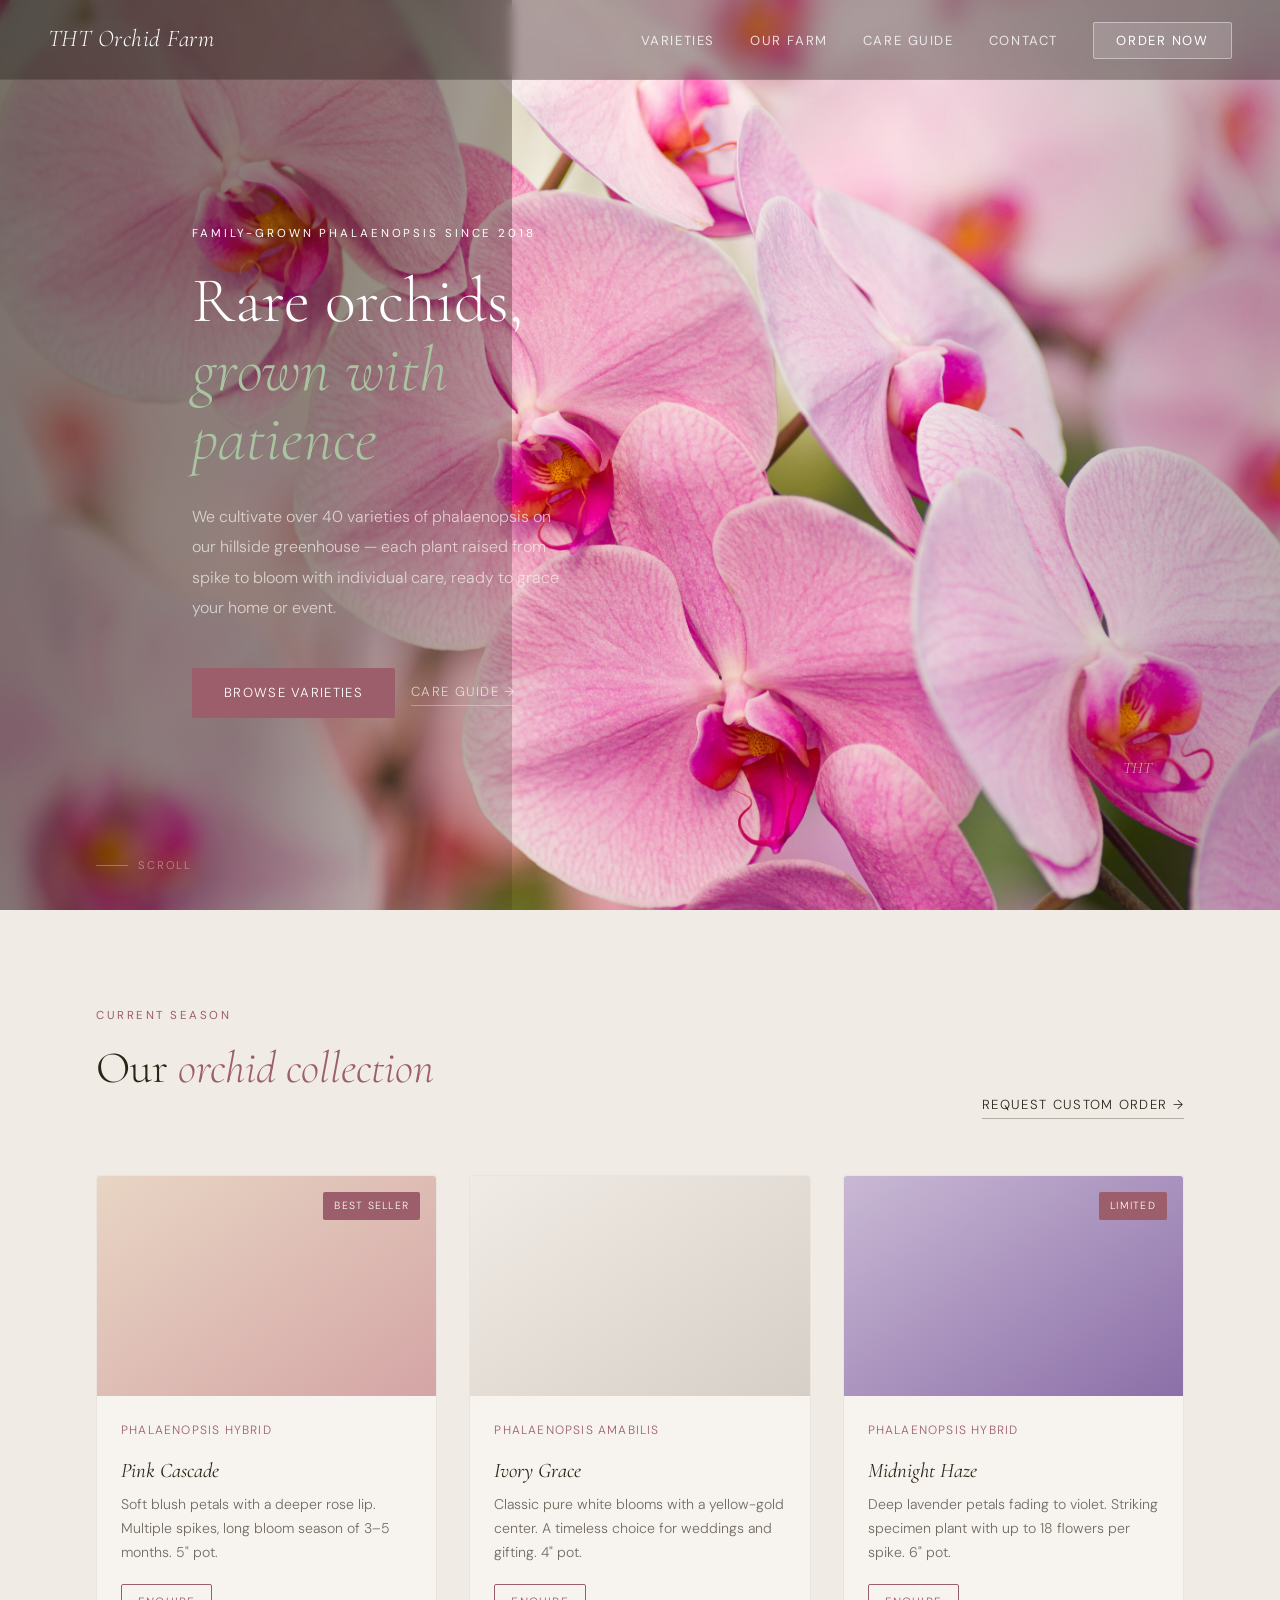
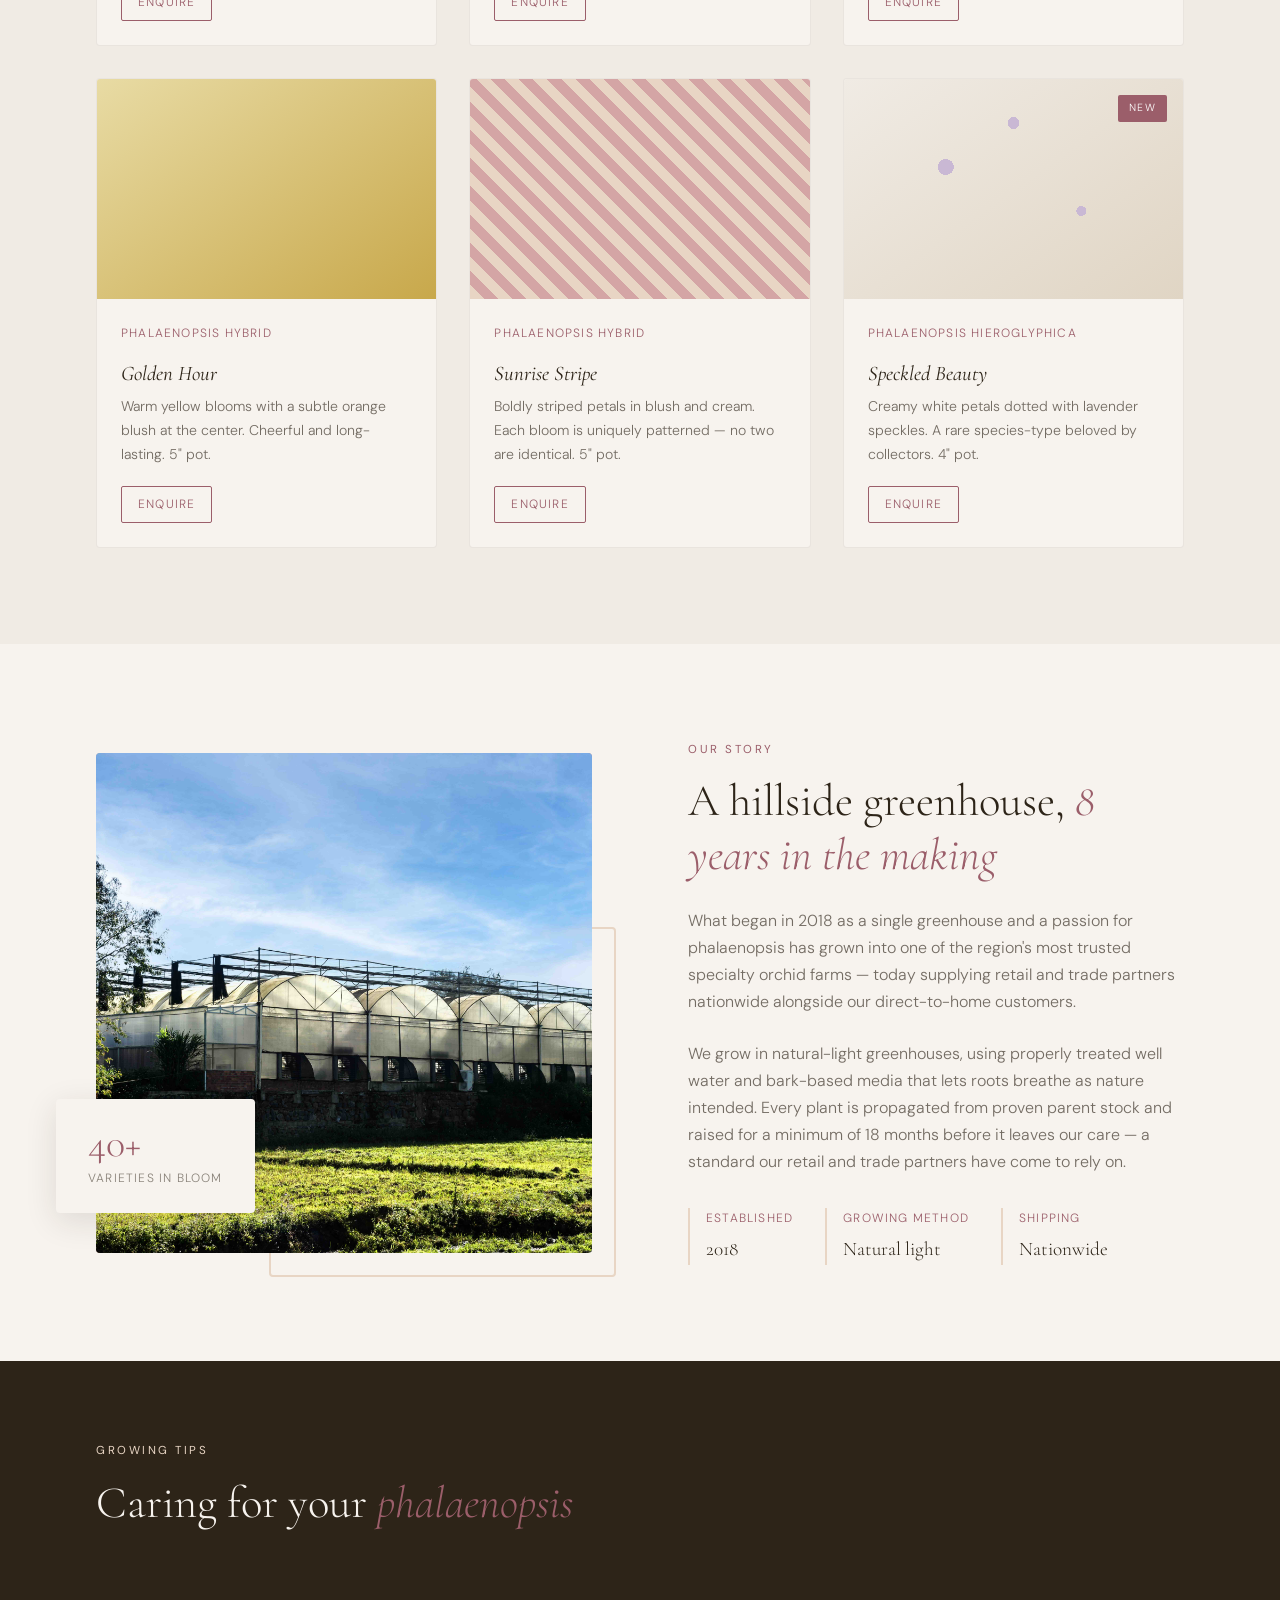
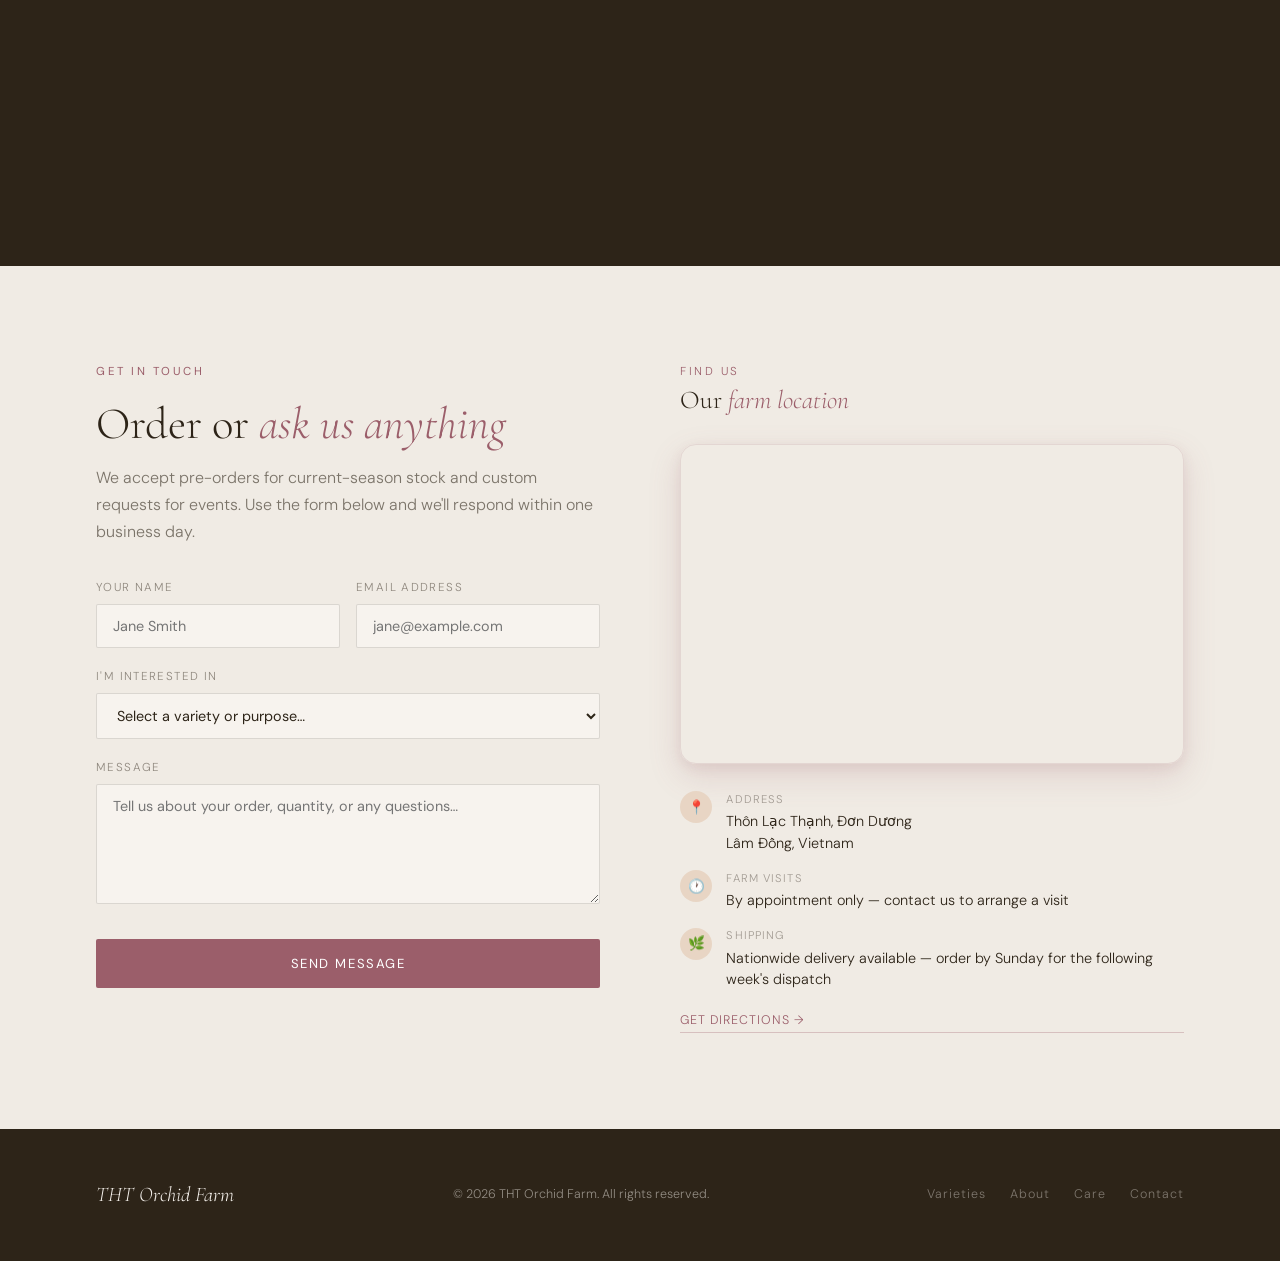
==== index.html @ aca077fc "Initial commit — THT Orchid Farm website" ====
<!DOCTYPE html>
<html lang="en">
<head>
  <meta charset="UTF-8"/>
  <meta name="viewport" content="width=device-width, initial-scale=1.0"/>
  <title>THT Orchid Farm</title>
  <link rel="preconnect" href="https://fonts.googleapis.com"/>
  <link href="https://fonts.googleapis.com/css2?family=Cormorant+Garamond:ital,wght@0,300;0,400;0,600;1,300;1,400&family=DM+Sans:wght@300;400;500&display=swap" rel="stylesheet"/>
  <link rel="stylesheet" href="styles.css"/>
</head>
<body>

<!-- ── Navigation ── -->
<nav id="nav">
  <a href="#" class="nav-logo">THT Orchid Farm</a>

  <!-- Desktop links -->
  <ul class="nav-links">
    <li><a href="#varieties">Varieties</a></li>
    <li><a href="#about">Our Farm</a></li>
    <li><a href="#care">Care Guide</a></li>
    <li><a href="#contact">Contact</a></li>
    <li><a href="#contact" class="nav-cta">Order Now</a></li>
  </ul>

  <!-- Hamburger (mobile only) -->
  <button class="hamburger" id="hamburger" aria-label="Open menu" aria-expanded="false">
    <span></span>
    <span></span>
    <span></span>
  </button>
</nav>

<!-- ── Mobile full-screen menu ── -->
<div class="mobile-menu" id="mobileMenu" aria-hidden="true">
  <a href="#varieties" class="mobile-link">Varieties</a>
  <div class="mobile-divider"></div>
  <a href="#about" class="mobile-link">Our Farm</a>
  <div class="mobile-divider"></div>
  <a href="#care" class="mobile-link">Care Guide</a>
  <div class="mobile-divider"></div>
  <a href="#contact" class="mobile-link">Contact</a>
  <a href="#contact" class="mobile-link mobile-cta">Order Now</a>
</div>

<!-- ── Hero ── -->
<section id="hero">
  <div class="hero-bg">
    <img src="images/Queen.jpg" alt="Pink Queen phalaenopsis orchid in bloom"/>
  </div>
  <div class="hero-text-overlay"></div>
  <div class="hero-right-vignette"></div>

  <div class="hero-text fade-up">
    <p class="hero-eyebrow">Family-grown phalaenopsis since 2018</p>
    <h1 class="hero-title">
      Rare orchids,<br><em>grown with patience</em>
    </h1>
    <p class="hero-desc">
      We cultivate over 40 varieties of phalaenopsis on our hillside greenhouse — each plant raised from spike to bloom with individual care, ready to grace your home or event.
    </p>
    <div class="hero-actions">
      <a href="#varieties" class="btn-primary">Browse Varieties</a>
      <a href="#care" class="btn-ghost">Care Guide →</a>
    </div>
  </div>

  <div class="hero-image-col">
    <div class="orchid-label">THT</div>
  </div>

  <div class="scroll-hint">
    <div class="scroll-hint-line"></div>
    Scroll
  </div>
</section>

<!-- ── Varieties ── -->
<section id="varieties">
  <div class="varieties-header fade-up">
    <div>
      <p class="section-eyebrow">Current season</p>
      <h2 class="section-title">Our <em>orchid collection</em></h2>
    </div>
    <a href="#contact" class="btn-ghost" style="color:var(--bark);border-color:rgba(45,36,24,0.3)">Request custom order →</a>
  </div>
  <div class="varieties-grid">
    <div class="variety-card fade-up">
      <div class="card-image"><div class="card-image-fill fill-blush"></div><span class="card-badge">Best seller</span></div>
      <div class="card-body">
        <p class="card-variety">Phalaenopsis hybrid</p>
        <h3 class="card-name">Pink Cascade</h3>
        <p class="card-desc">Soft blush petals with a deeper rose lip. Multiple spikes, long bloom season of 3–5 months. 5" pot.</p>
        <div class="card-footer"><a href="#contact" class="card-btn">Enquire</a></div>
      </div>
    </div>
    <div class="variety-card fade-up">
      <div class="card-image"><div class="card-image-fill fill-white"></div></div>
      <div class="card-body">
        <p class="card-variety">Phalaenopsis amabilis</p>
        <h3 class="card-name">Ivory Grace</h3>
        <p class="card-desc">Classic pure white blooms with a yellow-gold center. A timeless choice for weddings and gifting. 4" pot.</p>
        <div class="card-footer"><a href="#contact" class="card-btn">Enquire</a></div>
      </div>
    </div>
    <div class="variety-card fade-up">
      <div class="card-image"><div class="card-image-fill fill-purple"></div><span class="card-badge">Limited</span></div>
      <div class="card-body">
        <p class="card-variety">Phalaenopsis hybrid</p>
        <h3 class="card-name">Midnight Haze</h3>
        <p class="card-desc">Deep lavender petals fading to violet. Striking specimen plant with up to 18 flowers per spike. 6" pot.</p>
        <div class="card-footer"><a href="#contact" class="card-btn">Enquire</a></div>
      </div>
    </div>
    <div class="variety-card fade-up">
      <div class="card-image"><div class="card-image-fill fill-yellow"></div></div>
      <div class="card-body">
        <p class="card-variety">Phalaenopsis hybrid</p>
        <h3 class="card-name">Golden Hour</h3>
        <p class="card-desc">Warm yellow blooms with a subtle orange blush at the center. Cheerful and long-lasting. 5" pot.</p>
        <div class="card-footer"><a href="#contact" class="card-btn">Enquire</a></div>
      </div>
    </div>
    <div class="variety-card fade-up">
      <div class="card-image"><div class="card-image-fill fill-striped"></div></div>
      <div class="card-body">
        <p class="card-variety">Phalaenopsis hybrid</p>
        <h3 class="card-name">Sunrise Stripe</h3>
        <p class="card-desc">Boldly striped petals in blush and cream. Each bloom is uniquely patterned — no two are identical. 5" pot.</p>
        <div class="card-footer"><a href="#contact" class="card-btn">Enquire</a></div>
      </div>
    </div>
    <div class="variety-card fade-up">
      <div class="card-image"><div class="card-image-fill fill-spotted"></div><span class="card-badge">New</span></div>
      <div class="card-body">
        <p class="card-variety">Phalaenopsis hieroglyphica</p>
        <h3 class="card-name">Speckled Beauty</h3>
        <p class="card-desc">Creamy white petals dotted with lavender speckles. A rare species-type beloved by collectors. 4" pot.</p>
        <div class="card-footer"><a href="#contact" class="card-btn">Enquire</a></div>
      </div>
    </div>
  </div>
</section>

<!-- ── About ── -->
<section id="about">
  <div class="about-image-wrap fade-up">
    <div class="about-img-block">
      <img src="images/Farm.jpg" alt="Our greenhouse" style="width:100%;height:100%;object-fit:cover;border-radius:4px">
    </div>
    <div class="about-stat">
      <div class="stat-number">40+</div>
      <div class="stat-label">Varieties in bloom</div>
    </div>
  </div>
  <div class="about-text fade-up">
    <p class="section-eyebrow">Our story</p>
    <h2 class="section-title">A hillside greenhouse, <em>8 years in the making</em></h2>
    <p class="about-body">
      What began in 2018 as a single greenhouse and a passion for phalaenopsis has grown into one of the region's most trusted specialty orchid farms — today supplying retail and trade partners nationwide alongside our direct-to-home customers.
    </p>
    <p class="about-body">
      We grow in natural-light greenhouses, using properly treated well water and bark-based media that lets roots breathe as nature intended. Every plant is propagated from proven parent stock and raised for a minimum of 18 months before it leaves our care — a standard our retail and trade partners have come to rely on.
    </p>
    <div class="about-highlights">
      <div class="highlight"><div class="highlight-title">Established</div><div class="highlight-value">2018</div></div>
      <div class="highlight"><div class="highlight-title">Growing method</div><div class="highlight-value">Natural light</div></div>
      <div class="highlight"><div class="highlight-title">Shipping</div><div class="highlight-value">Nationwide</div></div>
    </div>
  </div>
</section>

<!-- ── Care Guide ── -->
<section id="care">
  <p class="section-eyebrow">Growing tips</p>
  <h2 class="section-title">Caring for your <em>phalaenopsis</em></h2>
  <div class="care-grid">
    <div class="care-item fade-up">
      <div class="care-icon">☀</div>
      <h3 class="care-item-title">Light</h3>
      <p class="care-item-desc">Bright, indirect light near an east-facing window. Avoid harsh afternoon direct sun, which scorches leaves.</p>
    </div>
    <div class="care-item fade-up">
      <div class="care-icon">💧</div>
      <h3 class="care-item-title">Watering</h3>
      <p class="care-item-desc">Water thoroughly every 7–10 days. Allow roots to dry slightly between waterings. Never let the plant sit in standing water.</p>
    </div>
    <div class="care-item fade-up">
      <div class="care-icon">🌡</div>
      <h3 class="care-item-title">Temperature</h3>
      <p class="care-item-desc">Ideal range is 18–28 °C. A 5–8 °C drop at night for 4 weeks in autumn encourages new flower spikes.</p>
    </div>
    <div class="care-item fade-up">
      <div class="care-icon">🌿</div>
      <h3 class="care-item-title">Feeding</h3>
      <p class="care-item-desc">Use a balanced orchid fertiliser at quarter-strength every second watering during active growth. Reduce in winter.</p>
    </div>
  </div>
</section>

<!-- ── Contact ── -->
<section id="contact">
  <div class="contact-grid fade-up">
    <div>
      <div class="contact-header">
        <p class="section-eyebrow">Get in touch</p>
        <h2 class="section-title">Order or <em>ask us anything</em></h2>
        <p class="contact-intro">We accept pre-orders for current-season stock and custom requests for events. Use the form below and we'll respond within one business day.</p>
      </div>
      <form class="contact-form" onsubmit="handleSubmit(event)">
        <div class="form-row">
          <div class="form-group">
            <label for="name">Your name</label>
            <input type="text" id="name" name="name" placeholder="Jane Smith" required/>
          </div>
          <div class="form-group">
            <label for="email">Email address</label>
            <input type="email" id="email" name="email" placeholder="jane@example.com" required/>
          </div>
        </div>
        <div class="form-group">
          <label for="interest">I'm interested in</label>
          <select id="interest" name="interest">
            <option value="">Select a variety or purpose…</option>
            <option>Pink Cascade</option>
            <option>Ivory Grace</option>
            <option>Midnight Haze</option>
            <option>Golden Hour</option>
            <option>Sunrise Stripe</option>
            <option>Speckled Beauty</option>
            <option>Wedding / event order</option>
            <option>Wholesale enquiry</option>
            <option>General question</option>
          </select>
        </div>
        <div class="form-group">
          <label for="message">Message</label>
          <textarea id="message" name="message" placeholder="Tell us about your order, quantity, or any questions…"></textarea>
        </div>
        <button type="submit" class="form-submit">Send Message</button>
      </form>
    </div>
    <div class="map-panel">
      <div>
        <p class="map-eyebrow">Find us</p>
        <h2 class="map-title">Our <em>farm location</em></h2>
      </div>
      <div class="map-frame">
        <iframe
          src="https://www.google.com/maps/embed?pb=!1m18!1m12!1m3!1d3906.715437005614!2d108.43386467692076!3d11.714555888497113!2m3!1f0!2f0!3f0!3m2!1i1024!2i768!4f13.1!3m3!1m2!1s0x317139ad03a9c611%3A0x3d310cb5cbf9f7ec!2sTHT%20FARM%20JSC!5e0!3m2!1sen!2sus!4v1776192802085!5m2!1sen!2sus"
          allowfullscreen loading="lazy"
          referrerpolicy="no-referrer-when-downgrade"
          title="THT Orchid Farm location map">
        </iframe>
      </div>
      <div class="map-details">
        <div class="map-detail-row">
          <div class="map-detail-icon">📍</div>
          <div>
            <div class="map-detail-label">Address</div>
            <div class="map-detail-value">Thôn Lạc Thạnh, Đơn Dương<br/>Lâm Đồng, Vietnam</div>
          </div>
        </div>
        <div class="map-detail-row">
          <div class="map-detail-icon">🕐</div>
          <div>
            <div class="map-detail-label">Farm visits</div>
            <div class="map-detail-value">By appointment only — contact us to arrange a visit</div>
          </div>
        </div>
        <div class="map-detail-row">
          <div class="map-detail-icon">🌿</div>
          <div>
            <div class="map-detail-label">Shipping</div>
            <div class="map-detail-value">Nationwide delivery available — order by Sunday for the following week's dispatch</div>
          </div>
        </div>
        <a class="map-directions"
           href="https://www.google.com/maps/search/?api=1&query=Thôn+Lạc+Thạnh,+Đơn+Dương,+Lâm+Đồng,+Vietnam"
           target="_blank" rel="noopener">Get directions →</a>
      </div>
    </div>
  </div>
</section>

<!-- ── Footer ── -->
<footer>
  <div class="footer-logo">THT Orchid Farm</div>
  <p class="footer-copy">© 2026 THT Orchid Farm. All rights reserved.</p>
  <div class="footer-links">
    <a href="#varieties">Varieties</a>
    <a href="#about">About</a>
    <a href="#care">Care</a>
    <a href="#contact">Contact</a>
  </div>
</footer>

<script src="main.js"></script>
</body>
</html>
---- styles.css ----
*, *::before, *::after { box-sizing: border-box; margin: 0; padding: 0; }

:root {
  --cream:   #f7f3ee;
  --petal:   #e8d5c4;
  --blush:   #d4a5a5;
  --rose:    #9b5e6a;
  --leaf:    #4a6741;
  --bark:    #2d2418;
  --mist:    #f0ebe4;
  --font-display: 'Cormorant Garamond', Georgia, serif;
  --font-body:    'DM Sans', sans-serif;
}

html { scroll-behavior: smooth; }
body {
  background: var(--cream);
  color: var(--bark);
  font-family: var(--font-body);
  font-size: 16px;
  line-height: 1.7;
  font-weight: 300;
}

/* ── Nav ── */
nav {
  position: fixed; top: 0; left: 0; right: 0; z-index: 200;
  display: flex; align-items: center; justify-content: space-between;
  padding: 1.2rem 3rem;
  background: rgba(20,12,8,0.35);
  backdrop-filter: blur(6px);
  border-bottom: 1px solid rgba(255,255,255,0.08);
  transition: background 0.4s, border-color 0.4s, backdrop-filter 0.4s;
}
nav.scrolled {
  background: rgba(247,243,238,0.92);
  backdrop-filter: blur(12px);
  border-bottom-color: rgba(45,36,24,0.08);
}
.nav-logo {
  font-family: var(--font-display);
  font-size: 1.5rem; font-weight: 300; font-style: italic;
  color: #fff; text-decoration: none; letter-spacing: 0.02em;
  transition: color 0.4s;
}
nav.scrolled .nav-logo { color: var(--bark); }
.nav-logo span { color: var(--blush); }
nav.scrolled .nav-logo span { color: var(--rose); }

/* Desktop links */
.nav-links { display: flex; gap: 2.2rem; list-style: none; align-items: center; }
.nav-links a {
  text-decoration: none; color: rgba(255,255,255,0.8);
  font-size: 0.82rem; letter-spacing: 0.12em; text-transform: uppercase;
  font-weight: 400; transition: color 0.3s;
}
nav.scrolled .nav-links a { color: var(--bark); opacity: 0.7; }
.nav-links a:hover { color: #fff; opacity: 1; }
nav.scrolled .nav-links a:hover { color: var(--bark); opacity: 1; }
.nav-cta {
  background: rgba(255,255,255,0.15);
  border: 1px solid rgba(255,255,255,0.4);
  color: #fff !important; opacity: 1 !important;
  padding: 0.55rem 1.4rem; border-radius: 2px;
  text-decoration: none; font-size: 0.8rem;
  letter-spacing: 0.1em; text-transform: uppercase;
  font-weight: 400; transition: background 0.2s, border-color 0.2s;
}
.nav-cta:hover { background: rgba(255,255,255,0.28) !important; }
nav.scrolled .nav-cta {
  background: var(--rose) !important; border-color: var(--rose); color: #fff !important;
}
nav.scrolled .nav-cta:hover { background: var(--bark) !important; border-color: var(--bark); }

/* ── Hamburger button ── */
.hamburger {
  display: none;
  flex-direction: column; justify-content: center; align-items: center;
  gap: 5px; width: 40px; height: 40px;
  background: none; border: none; cursor: pointer;
  padding: 4px; z-index: 300;
}
.hamburger span {
  display: block; width: 24px; height: 1.5px;
  background: #fff;
  transition: transform 0.35s ease, opacity 0.25s ease, background 0.4s;
  transform-origin: center;
}
nav.scrolled .hamburger span { background: var(--bark); }
/* X state */
.hamburger.open span:nth-child(1) { transform: translateY(6.5px) rotate(45deg); }
.hamburger.open span:nth-child(2) { opacity: 0; transform: scaleX(0); }
.hamburger.open span:nth-child(3) { transform: translateY(-6.5px) rotate(-45deg); }

/* ── Mobile drawer ── */
.mobile-menu {
  display: none;
  position: fixed; top: 0; left: 0; right: 0; bottom: 0;
  z-index: 150;
  background: rgba(20,12,8,0.97);
  backdrop-filter: blur(16px);
  flex-direction: column; justify-content: center; align-items: center;
  gap: 0;
  opacity: 0; pointer-events: none;
  transition: opacity 0.35s ease;
}
.mobile-menu.open {
  opacity: 1; pointer-events: all;
}
.mobile-menu a {
  font-family: var(--font-display);
  font-size: clamp(2rem, 8vw, 3rem);
  font-weight: 300; font-style: italic;
  color: rgba(247,243,238,0.75);
  text-decoration: none; letter-spacing: 0.04em;
  padding: 0.6rem 2rem;
  transition: color 0.2s;
  text-align: center;
}
.mobile-menu a:hover { color: #fff; }
.mobile-menu .mobile-cta {
  margin-top: 2rem;
  font-family: var(--font-body);
  font-size: 0.82rem; font-style: normal;
  letter-spacing: 0.14em; text-transform: uppercase;
  background: var(--rose); color: #fff !important;
  padding: 0.85rem 2.5rem; border-radius: 2px;
}
.mobile-menu .mobile-cta:hover { background: #fff; color: var(--bark) !important; }
.mobile-divider {
  width: 40px; height: 1px;
  background: rgba(247,243,238,0.15);
  margin: 1rem 0;
}

/* ── Hero — full bleed ── */
#hero {
  position: relative; min-height: 100vh;
  display: grid; grid-template-columns: 1fr 1fr;
  overflow: hidden;
}
.hero-bg { position: absolute; inset: 0; z-index: 0; }
.hero-bg img {
  width: 100%; height: 100%;
  object-fit: cover; object-position: center; display: block;
}
.hero-bg::before {
  content: ''; position: absolute; inset: 0;
  background: radial-gradient(ellipse 80% 100% at 70% 50%, #c48888 0%, #9b5e6a 50%, #2d2418 100%);
  z-index: -1;
}
.hero-text-overlay {
  position: absolute; top: 0; left: 0;
  width: 40%; height: 100%; z-index: 1;
  background: linear-gradient(105deg, rgba(20,12,8,0.58) 0%, rgba(30,18,12,0.45) 60%, rgba(45,24,18,0.15) 100%);
}
.hero-right-vignette {
  position: absolute; top: 0; right: 0;
  width: 30%; height: 100%; z-index: 1;
  background: linear-gradient(to left, rgba(20,12,8,0.25) 0%, transparent 100%);
  pointer-events: none;
}
.hero-text {
  position: relative; z-index: 2;
  display: flex; flex-direction: column; justify-content: center;
  padding: 8rem 4rem 6rem 6rem;
}
.hero-eyebrow {
  font-size: 0.72rem; letter-spacing: 0.25em; text-transform: uppercase;
  color: #ffffff; margin-bottom: 1.4rem; font-weight: 400;
}
.hero-title {
  font-family: var(--font-display);
  font-size: clamp(3rem, 5vw, 5.2rem);
  font-weight: 300; line-height: 1.08;
  color: #fff; margin-bottom: 1.8rem;
}
.hero-title em { font-style: italic; color: #a8c4a0; }
.hero-desc {
  font-size: 1rem; max-width: 400px;
  color: rgba(247,243,238,0.72); margin-bottom: 2.8rem; line-height: 1.9;
}
.hero-actions { display: flex; gap: 1rem; align-items: center; }
.btn-primary {
  background: var(--rose); color: #fff;
  padding: 0.85rem 2rem; border-radius: 2px;
  text-decoration: none; font-size: 0.82rem;
  letter-spacing: 0.1em; text-transform: uppercase; transition: background 0.2s;
}
.btn-primary:hover { background: #fff; color: var(--bark); }
.btn-ghost {
  color: rgba(247,243,238,0.75); text-decoration: none;
  font-size: 0.82rem; letter-spacing: 0.1em; text-transform: uppercase;
  border-bottom: 1px solid rgba(247,243,238,0.35);
  padding-bottom: 2px; transition: color 0.2s, border-color 0.2s;
}
.btn-ghost:hover { color: #fff; border-color: rgba(247,243,238,0.7); }
.hero-image-col { position: relative; z-index: 2; }
.orchid-label {
  position: absolute; bottom: 2rem; right: 2rem;
  font-family: var(--font-display); font-style: italic;
  font-size: 1rem; color: rgba(247,243,238,0.7);
  text-shadow: 0 1px 6px rgba(20,12,8,0.5);
}
.scroll-hint {
  position: absolute; bottom: 2.2rem; left: 6rem; z-index: 3;
  display: flex; align-items: center; gap: 0.6rem;
  font-size: 0.7rem; letter-spacing: 0.18em; text-transform: uppercase;
  color: rgba(247,243,238,0.45);
}
.scroll-hint-line { width: 32px; height: 1px; background: rgba(247,243,238,0.3); }

/* ── Section shared ── */
section { padding: 6rem 6rem; }
.section-eyebrow {
  font-size: 0.72rem; letter-spacing: 0.22em; text-transform: uppercase;
  color: var(--rose); margin-bottom: 1rem; font-weight: 400;
}
.section-title {
  font-family: var(--font-display);
  font-size: clamp(2rem, 3.5vw, 3rem);
  font-weight: 300; line-height: 1.2; color: var(--bark); margin-bottom: 1.5rem;
}
.section-title em { font-style: italic; color: var(--rose); }

/* ── Varieties ── */
#varieties { background: var(--mist); }
.varieties-header { display: flex; justify-content: space-between; align-items: flex-end; margin-bottom: 3.5rem; }
.varieties-grid { display: grid; grid-template-columns: repeat(3, 1fr); gap: 2rem; }
.variety-card {
  background: var(--cream); border-radius: 4px; overflow: hidden;
  transition: transform 0.3s, box-shadow 0.3s; border: 1px solid rgba(45,36,24,0.07);
}
.variety-card:hover { transform: translateY(-6px); box-shadow: 0 16px 40px rgba(45,36,24,0.12); }
.card-image { height: 220px; overflow: hidden; position: relative; }
.card-image-fill { position: absolute; inset: 0; display: flex; align-items: center; justify-content: center; }
.fill-blush   { background: linear-gradient(145deg, #e8d5c4, #d4a5a5); }
.fill-white   { background: linear-gradient(145deg, #f0ebe4, #d6cfc8); }
.fill-purple  { background: linear-gradient(145deg, #c9b8d4, #8b6fa8); }
.fill-yellow  { background: linear-gradient(145deg, #e8dba4, #c8a84b); }
.fill-striped { background: repeating-linear-gradient(45deg, #e8d5c4 0px, #e8d5c4 10px, #d4a5a5 10px, #d4a5a5 20px); }
.fill-spotted { background:
    radial-gradient(circle at 30% 40%, #c9b8d4 8px, transparent 8px),
    radial-gradient(circle at 70% 60%, #c9b8d4 5px, transparent 5px),
    radial-gradient(circle at 50% 20%, #c9b8d4 6px, transparent 6px),
    linear-gradient(145deg, #f0ebe4, #e0d5c4); }
.card-badge {
  position: absolute; top: 1rem; right: 1rem;
  background: var(--rose); color: #fff;
  font-size: 0.65rem; letter-spacing: 0.12em; text-transform: uppercase;
  padding: 0.3rem 0.7rem; border-radius: 2px;
}
.card-body { padding: 1.5rem; }
.card-name { font-family: var(--font-display); font-size: 1.3rem; font-weight: 400; font-style: italic; color: var(--bark); margin-bottom: 0.25rem; }
.card-variety { font-size: 0.75rem; letter-spacing: 0.1em; text-transform: uppercase; color: var(--rose); margin-bottom: 0.8rem; }
.card-desc { font-size: 0.88rem; color: rgba(45,36,24,0.65); margin-bottom: 1.2rem; line-height: 1.7; }
.card-footer { display: flex; justify-content: space-between; align-items: center; }.card-btn {
  background: transparent; border: 1px solid var(--rose); color: var(--rose);
  padding: 0.45rem 1rem; border-radius: 2px; font-size: 0.75rem;
  letter-spacing: 0.1em; text-transform: uppercase; cursor: pointer;
  transition: all 0.2s; text-decoration: none;
}
.card-btn:hover { background: var(--rose); color: #fff; }

/* ── About ── */
#about { display: grid; grid-template-columns: 1fr 1fr; gap: 6rem; align-items: center; }
.about-image-wrap { position: relative; height: 500px; }
.about-img-block {
  position: absolute; inset: 0;
  background: linear-gradient(155deg, #d4a5a5 0%, #9b5e6a 60%, #4a6741 100%);
  border-radius: 4px;
}
.about-img-block::after {
  content: ''; position: absolute; bottom: -1.5rem; right: -1.5rem;
  width: 70%; height: 70%; border: 2px solid var(--petal); border-radius: 4px; z-index: -1;
}
.about-stat {
  position: absolute; bottom: 2.5rem; left: -2.5rem;
  background: var(--cream); padding: 1.5rem 2rem;
  border-radius: 4px; box-shadow: 0 8px 32px rgba(45,36,24,0.12);
}
.stat-number { font-family: var(--font-display); font-size: 2.5rem; font-weight: 300; color: var(--rose); line-height: 1; }
.stat-label { font-size: 0.75rem; letter-spacing: 0.1em; text-transform: uppercase; color: rgba(45,36,24,0.55); margin-top: 0.3rem; }
.about-text .section-title { margin-top: 0.8rem; }
.about-body { color: rgba(45,36,24,0.65); margin-bottom: 1.5rem; }
.about-highlights { display: flex; gap: 2rem; margin-top: 2rem; }
.highlight { border-left: 2px solid var(--petal); padding-left: 1rem; }
.highlight-title { font-size: 0.75rem; text-transform: uppercase; letter-spacing: 0.1em; color: var(--rose); margin-bottom: 0.3rem; }
.highlight-value { font-family: var(--font-display); font-size: 1.2rem; font-weight: 300; color: var(--bark); }

/* ── Care Guide ── */
#care { background: var(--bark); color: var(--cream); padding: 5rem 6rem; }
#care .section-eyebrow { color: var(--petal); }
#care .section-title { color: var(--cream); margin-bottom: 3rem; }
.care-grid { display: grid; grid-template-columns: repeat(4, 1fr); gap: 2rem; }
.care-item { border-top: 1px solid rgba(247,243,238,0.15); padding-top: 1.5rem; }
.care-icon { width: 36px; height: 36px; margin-bottom: 1rem; background: var(--rose); border-radius: 50%; display: flex; align-items: center; justify-content: center; font-size: 1rem; }
.care-item-title { font-family: var(--font-display); font-size: 1.1rem; font-style: italic; margin-bottom: 0.5rem; color: var(--cream); }
.care-item-desc { font-size: 0.85rem; color: rgba(247,243,238,0.55); line-height: 1.7; }

/* ── Contact ── */
#contact { background: var(--mist); }
.contact-grid { display: grid; grid-template-columns: 1fr 1fr; gap: 5rem; align-items: start; }
.contact-header { margin-bottom: 2rem; }
.contact-header .section-title { margin-bottom: 0.8rem; }
.contact-intro { color: rgba(45,36,24,0.6); margin-bottom: 2rem; }
.contact-form { text-align: left; }
.form-row { display: grid; grid-template-columns: 1fr 1fr; gap: 1rem; }
.form-group { margin-bottom: 1.2rem; }
label { display: block; font-size: 0.72rem; letter-spacing: 0.12em; text-transform: uppercase; color: rgba(45,36,24,0.5); margin-bottom: 0.4rem; }
input, textarea, select {
  width: 100%; padding: 0.75rem 1rem; background: var(--cream);
  border: 1px solid rgba(45,36,24,0.14); border-radius: 2px;
  font-family: var(--font-body); font-size: 0.9rem; color: var(--bark);
  outline: none; transition: border-color 0.2s;
}
input:focus, textarea:focus, select:focus { border-color: var(--rose); }
textarea { resize: vertical; min-height: 120px; }
.form-submit {
  width: 100%; background: var(--rose); color: #fff; border: none;
  padding: 1rem; border-radius: 2px; font-family: var(--font-body);
  font-size: 0.82rem; letter-spacing: 0.12em; text-transform: uppercase;
  cursor: pointer; transition: background 0.2s; margin-top: 0.5rem;
}
.form-submit:hover { background: var(--bark); }

/* ── Map panel ── */
.map-panel { display: flex; flex-direction: column; gap: 1.2rem; }
.map-eyebrow { font-size: 0.72rem; letter-spacing: 0.22em; text-transform: uppercase; color: var(--rose); margin-bottom: 0.2rem; }
.map-title { font-family: var(--font-display); font-size: 1.6rem; font-weight: 300; color: var(--bark); line-height: 1.2; margin-bottom: 0.6rem; }
.map-title em { font-style: italic; color: var(--rose); }
.map-frame {
  width: 100%; height: 320px; border-radius: 16px; overflow: hidden;
  border: 1px solid rgba(155,94,106,0.15);
  box-shadow: 0 12px 32px rgba(155,94,106,0.18), 0 4px 12px rgba(155,94,106,0.10);
  transition: transform 0.3s ease, box-shadow 0.3s ease;
}
.map-frame:hover { transform: translateY(-4px); box-shadow: 0 20px 50px rgba(155,94,106,0.28), 0 8px 20px rgba(155,94,106,0.15); }
.map-frame iframe { width: 100%; height: 100%; border: none; display: block; }
.map-details { display: flex; flex-direction: column; gap: 0.9rem; padding-top: 0.4rem; }
.map-detail-row { display: flex; gap: 0.9rem; align-items: flex-start; }
.map-detail-icon { width: 32px; height: 32px; border-radius: 50%; background: var(--petal); display: flex; align-items: center; justify-content: center; font-size: 0.85rem; flex-shrink: 0; margin-top: 0.1rem; }
.map-detail-label { font-size: 0.7rem; letter-spacing: 0.1em; text-transform: uppercase; color: rgba(45,36,24,0.4); margin-bottom: 0.15rem; }
.map-detail-value { font-size: 0.9rem; color: var(--bark); line-height: 1.5; }
.map-directions {
  display: inline-flex; align-items: center; gap: 0.4rem;
  font-size: 0.78rem; letter-spacing: 0.08em; text-transform: uppercase;
  color: var(--rose); text-decoration: none;
  border-bottom: 1px solid rgba(155,94,106,0.3);
  padding-bottom: 1px; transition: color 0.2s; margin-top: 0.3rem;
}
.map-directions:hover { color: var(--bark); border-color: rgba(45,36,24,0.3); }

/* ── Footer ── */
footer {
  background: var(--bark); color: rgba(247,243,238,0.5);
  padding: 3rem 6rem; display: flex; justify-content: space-between; align-items: center;
}
.footer-logo { font-family: var(--font-display); font-style: italic; font-size: 1.3rem; color: var(--cream); }
.footer-logo span { color: var(--blush); }
.footer-copy { font-size: 0.78rem; }
.footer-links { display: flex; gap: 1.5rem; }
.footer-links a { color: rgba(247,243,238,0.4); text-decoration: none; font-size: 0.78rem; letter-spacing: 0.08em; transition: color 0.2s; }
.footer-links a:hover { color: var(--cream); }

/* ── Fade-in ── */
.fade-up { opacity: 0; transform: translateY(24px); transition: opacity 0.7s ease, transform 0.7s ease; }
.fade-up.visible { opacity: 1; transform: translateY(0); }

/* ── Responsive ── */
@media (max-width: 900px) {
  nav { padding: 1rem 1.5rem; }
  .nav-links { display: none; }
  .hamburger { display: flex; }
  .mobile-menu { display: flex; }

  #hero { grid-template-columns: 1fr; min-height: 100svh; }
  .hero-text-overlay { width: 100%; background: linear-gradient(to bottom, rgba(20,12,8,0.72) 0%, rgba(20,12,8,0.52) 70%, rgba(20,12,8,0.2) 100%); }
  .hero-text { padding: 7rem 2rem 4rem; }
  .hero-image-col { display: none; }
  .scroll-hint { left: 2rem; }
  section { padding: 4rem 2rem; }
  #about { grid-template-columns: 1fr; gap: 3rem; }
  .varieties-grid { grid-template-columns: 1fr 1fr; }
  .care-grid { grid-template-columns: 1fr 1fr; }
  #care, footer { padding: 4rem 2rem; }
  .varieties-header { flex-direction: column; align-items: flex-start; gap: 1rem; }
  .about-stat { left: 0; bottom: -2rem; }
  .contact-grid { grid-template-columns: 1fr; gap: 3rem; }
}
@media (max-width: 560px) {
  .varieties-grid { grid-template-columns: 1fr; }
  .care-grid { grid-template-columns: 1fr; }
  .form-row { grid-template-columns: 1fr; }
  footer { flex-direction: column; gap: 1.5rem; text-align: center; }
}

/* Prevent body scroll when menu open */
body.menu-open { overflow: hidden; }
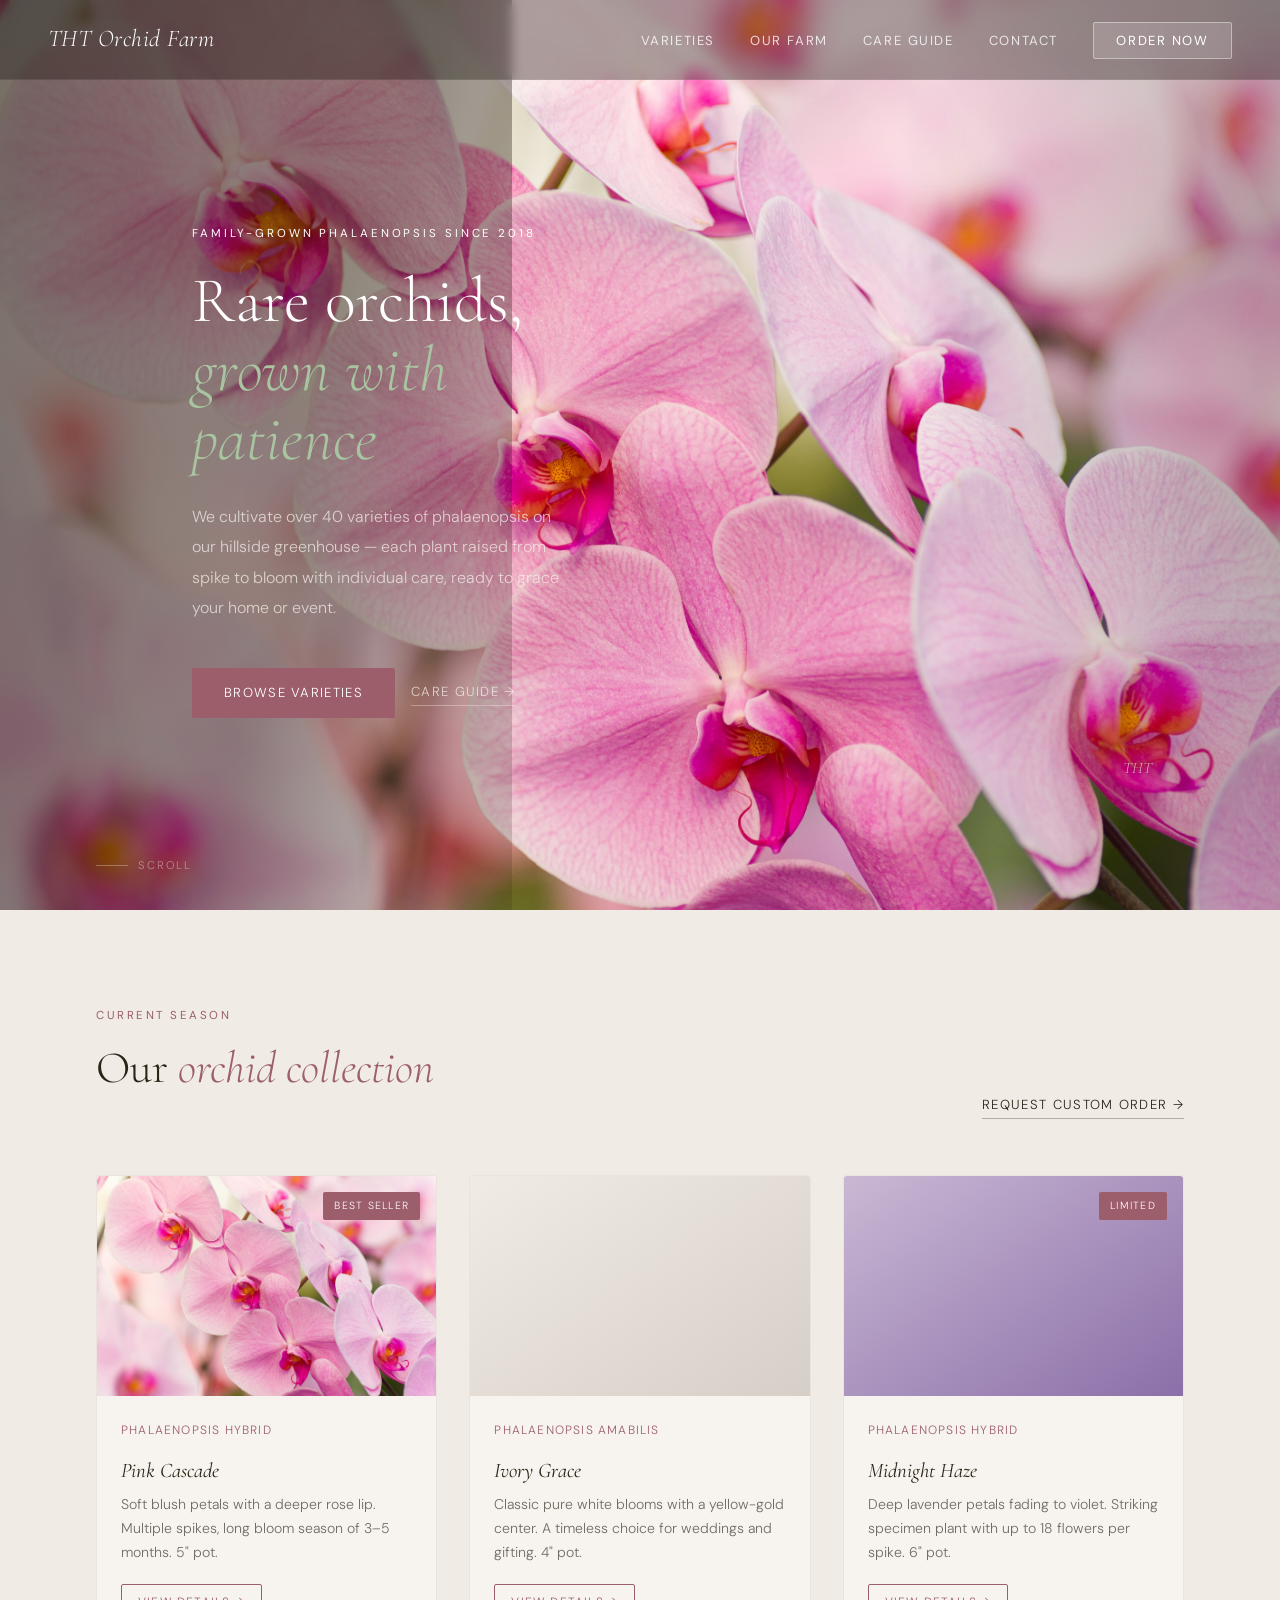
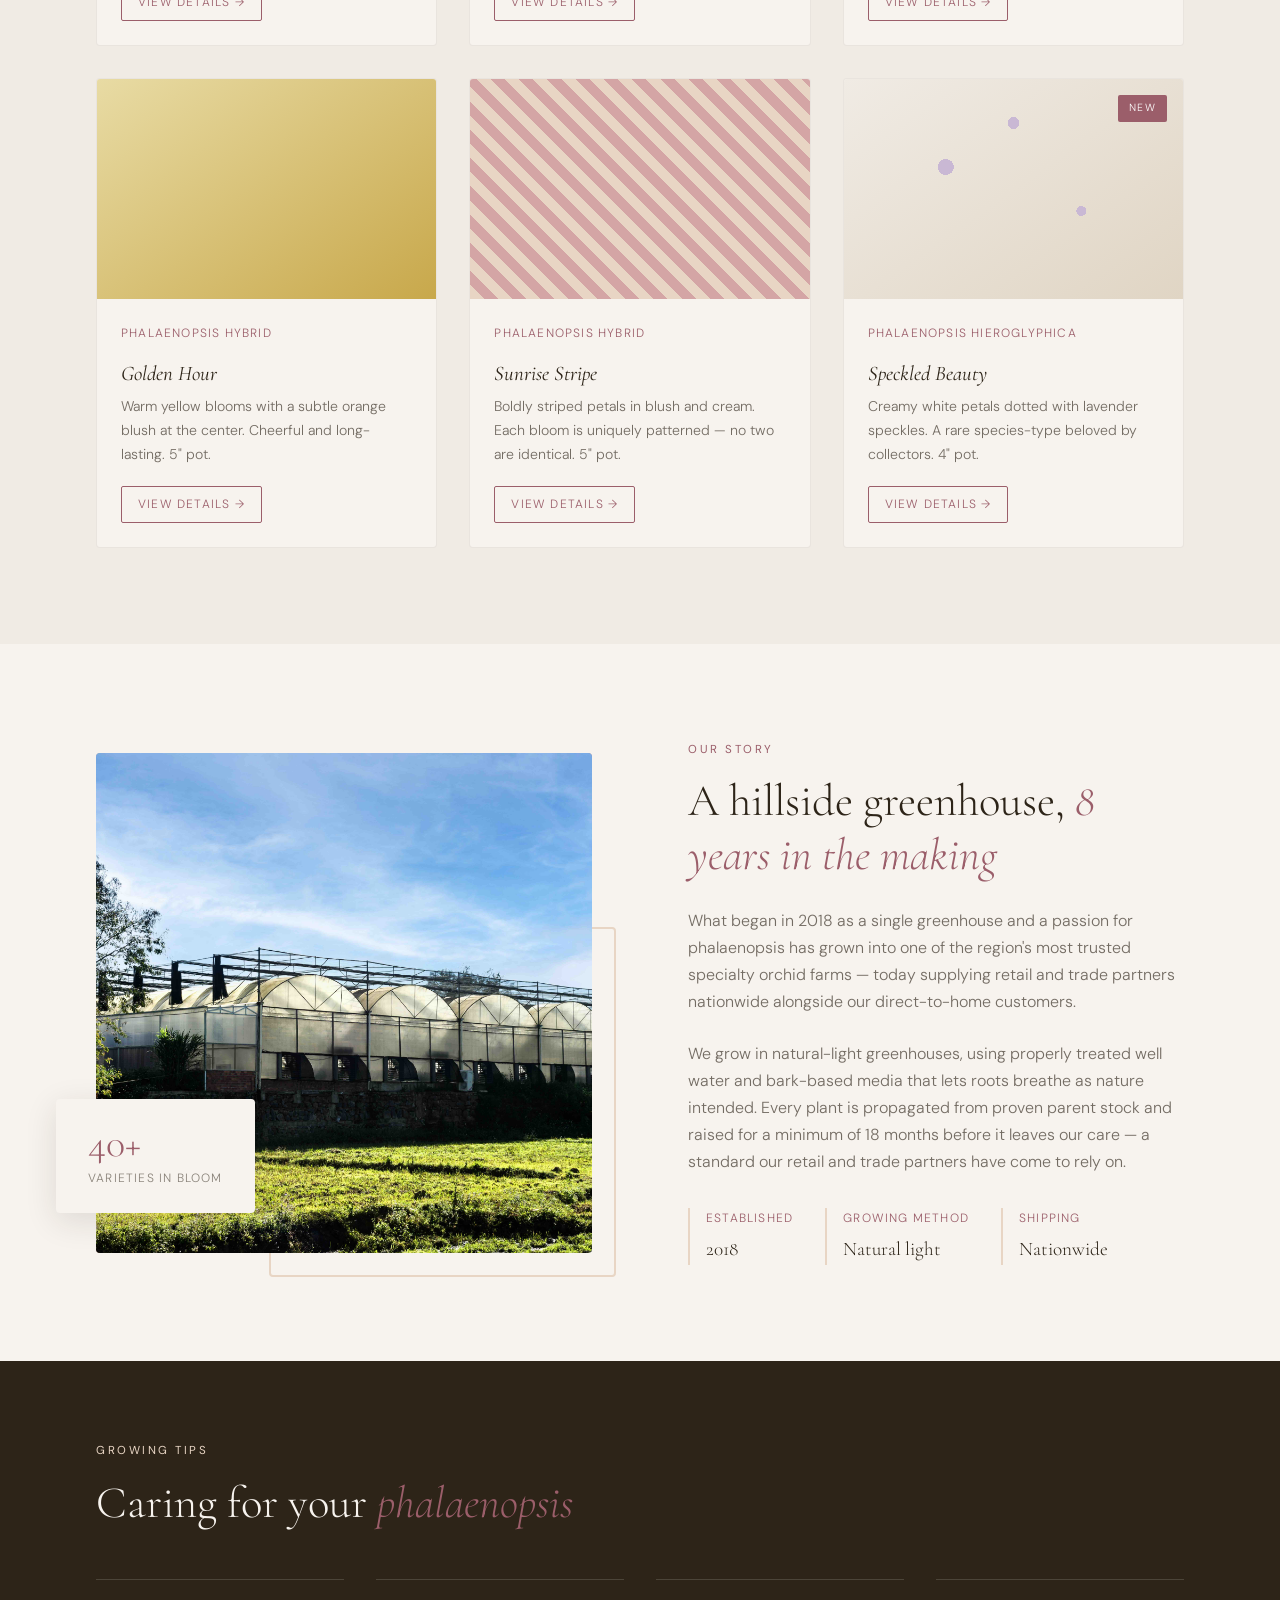
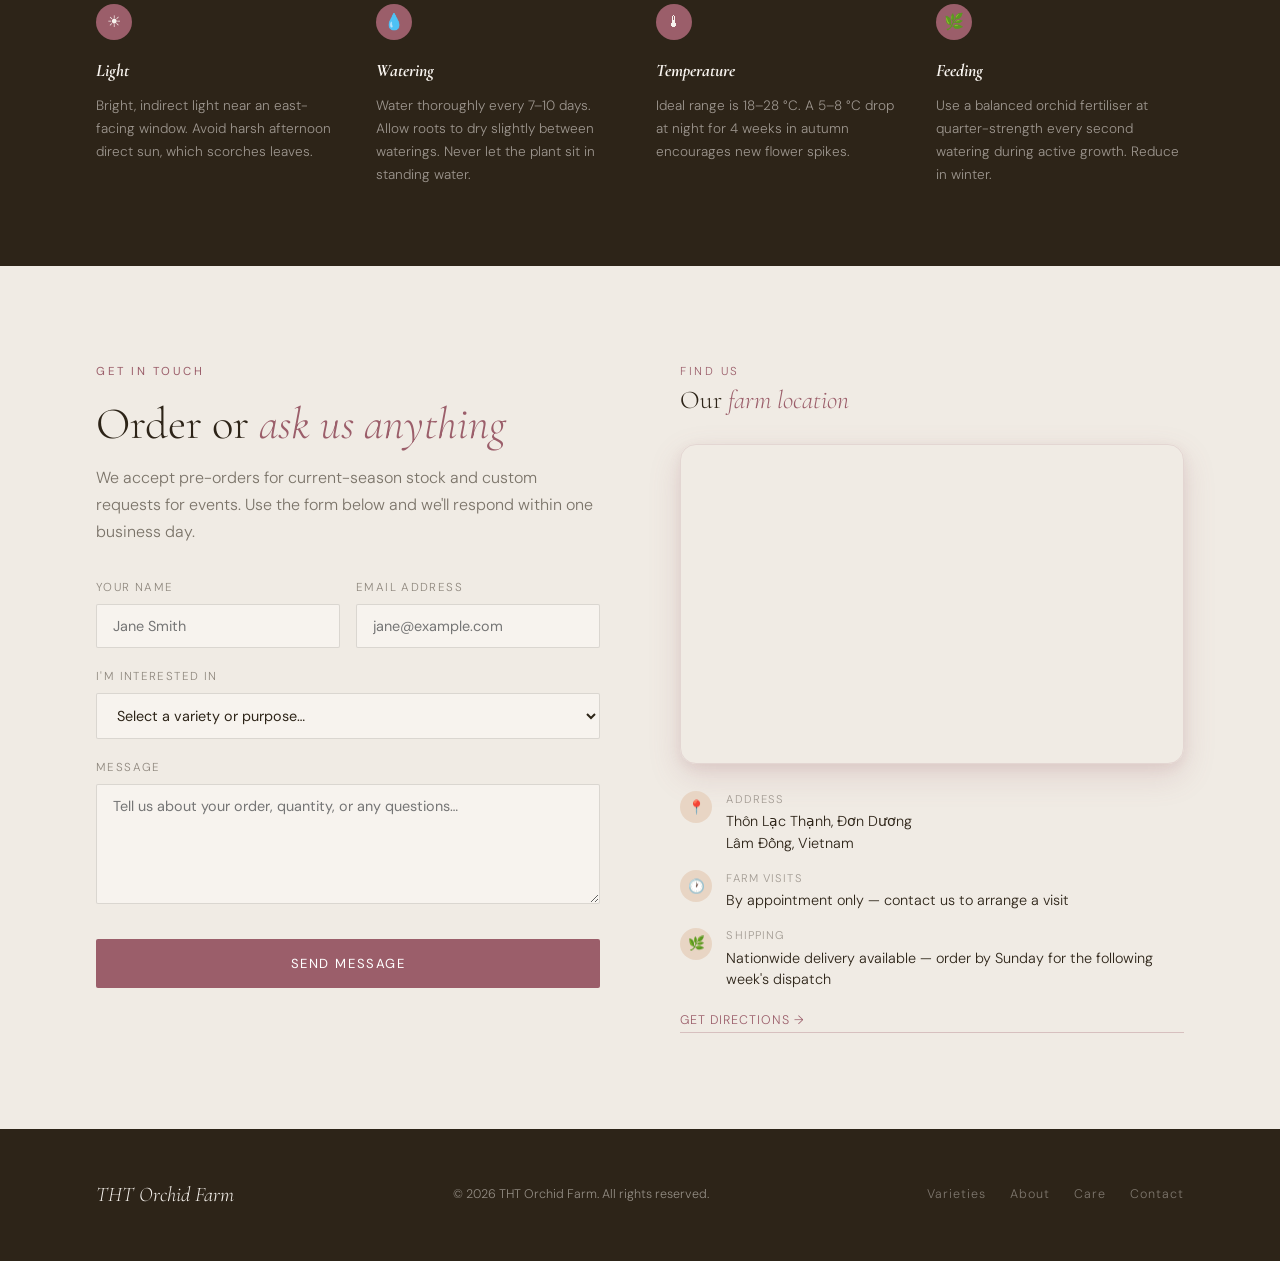
==== commit 6b36db9b: "Add dynamic variety pages driven by varieties.json" ====
--- a/index.html
+++ b/index.html
@@ -16,7 +16,7 @@
 
   <!-- Desktop links -->
   <ul class="nav-links">
-    <li><a href="#varieties">Varieties</a></li>
+    <li><a href="varieties.html">Varieties</a></li>
     <li><a href="#about">Our Farm</a></li>
     <li><a href="#care">Care Guide</a></li>
     <li><a href="#contact">Contact</a></li>
@@ -33,7 +33,7 @@
 
 <!-- ── Mobile full-screen menu ── -->
 <div class="mobile-menu" id="mobileMenu" aria-hidden="true">
-  <a href="#varieties" class="mobile-link">Varieties</a>
+  <a href="varieties.html" class="mobile-link">Varieties</a>
   <div class="mobile-divider"></div>
   <a href="#about" class="mobile-link">Our Farm</a>
   <div class="mobile-divider"></div>
@@ -60,7 +60,7 @@
       We cultivate over 40 varieties of phalaenopsis on our hillside greenhouse — each plant raised from spike to bloom with individual care, ready to grace your home or event.
     </p>
     <div class="hero-actions">
-      <a href="#varieties" class="btn-primary">Browse Varieties</a>
+      <a href="varieties.html" class="btn-primary">Browse Varieties</a>
       <a href="#care" class="btn-ghost">Care Guide →</a>
     </div>
   </div>
@@ -84,62 +84,7 @@
     </div>
     <a href="#contact" class="btn-ghost" style="color:var(--bark);border-color:rgba(45,36,24,0.3)">Request custom order →</a>
   </div>
-  <div class="varieties-grid">
-    <div class="variety-card fade-up">
-      <div class="card-image"><div class="card-image-fill fill-blush"></div><span class="card-badge">Best seller</span></div>
-      <div class="card-body">
-        <p class="card-variety">Phalaenopsis hybrid</p>
-        <h3 class="card-name">Pink Cascade</h3>
-        <p class="card-desc">Soft blush petals with a deeper rose lip. Multiple spikes, long bloom season of 3–5 months. 5" pot.</p>
-        <div class="card-footer"><a href="#contact" class="card-btn">Enquire</a></div>
-      </div>
-    </div>
-    <div class="variety-card fade-up">
-      <div class="card-image"><div class="card-image-fill fill-white"></div></div>
-      <div class="card-body">
-        <p class="card-variety">Phalaenopsis amabilis</p>
-        <h3 class="card-name">Ivory Grace</h3>
-        <p class="card-desc">Classic pure white blooms with a yellow-gold center. A timeless choice for weddings and gifting. 4" pot.</p>
-        <div class="card-footer"><a href="#contact" class="card-btn">Enquire</a></div>
-      </div>
-    </div>
-    <div class="variety-card fade-up">
-      <div class="card-image"><div class="card-image-fill fill-purple"></div><span class="card-badge">Limited</span></div>
-      <div class="card-body">
-        <p class="card-variety">Phalaenopsis hybrid</p>
-        <h3 class="card-name">Midnight Haze</h3>
-        <p class="card-desc">Deep lavender petals fading to violet. Striking specimen plant with up to 18 flowers per spike. 6" pot.</p>
-        <div class="card-footer"><a href="#contact" class="card-btn">Enquire</a></div>
-      </div>
-    </div>
-    <div class="variety-card fade-up">
-      <div class="card-image"><div class="card-image-fill fill-yellow"></div></div>
-      <div class="card-body">
-        <p class="card-variety">Phalaenopsis hybrid</p>
-        <h3 class="card-name">Golden Hour</h3>
-        <p class="card-desc">Warm yellow blooms with a subtle orange blush at the center. Cheerful and long-lasting. 5" pot.</p>
-        <div class="card-footer"><a href="#contact" class="card-btn">Enquire</a></div>
-      </div>
-    </div>
-    <div class="variety-card fade-up">
-      <div class="card-image"><div class="card-image-fill fill-striped"></div></div>
-      <div class="card-body">
-        <p class="card-variety">Phalaenopsis hybrid</p>
-        <h3 class="card-name">Sunrise Stripe</h3>
-        <p class="card-desc">Boldly striped petals in blush and cream. Each bloom is uniquely patterned — no two are identical. 5" pot.</p>
-        <div class="card-footer"><a href="#contact" class="card-btn">Enquire</a></div>
-      </div>
-    </div>
-    <div class="variety-card fade-up">
-      <div class="card-image"><div class="card-image-fill fill-spotted"></div><span class="card-badge">New</span></div>
-      <div class="card-body">
-        <p class="card-variety">Phalaenopsis hieroglyphica</p>
-        <h3 class="card-name">Speckled Beauty</h3>
-        <p class="card-desc">Creamy white petals dotted with lavender speckles. A rare species-type beloved by collectors. 4" pot.</p>
-        <div class="card-footer"><a href="#contact" class="card-btn">Enquire</a></div>
-      </div>
-    </div>
-  </div>
+  <div class="varieties-grid" id="varietiesGrid"></div>
 </section>
 
 <!-- ── About ── -->
@@ -222,12 +167,6 @@
           <label for="interest">I'm interested in</label>
           <select id="interest" name="interest">
             <option value="">Select a variety or purpose…</option>
-            <option>Pink Cascade</option>
-            <option>Ivory Grace</option>
-            <option>Midnight Haze</option>
-            <option>Golden Hour</option>
-            <option>Sunrise Stripe</option>
-            <option>Speckled Beauty</option>
             <option>Wedding / event order</option>
             <option>Wholesale enquiry</option>
             <option>General question</option>
@@ -288,7 +227,7 @@
   <div class="footer-logo">THT Orchid Farm</div>
   <p class="footer-copy">© 2026 THT Orchid Farm. All rights reserved.</p>
   <div class="footer-links">
-    <a href="#varieties">Varieties</a>
+    <a href="varieties.html">Varieties</a>
     <a href="#about">About</a>
     <a href="#care">Care</a>
     <a href="#contact">Contact</a>
@@ -296,5 +235,41 @@
 </footer>
 
 <script src="main.js"></script>
+<script>
+  const fadeObserver = new IntersectionObserver(entries => {
+    entries.forEach(e => { if (e.isIntersecting) { e.target.classList.add('visible'); fadeObserver.unobserve(e.target); } });
+  }, { threshold: 0.1 });
+
+  function swatchHTML(v) {
+    return v.image
+      ? `<img src="${v.image}" alt="${v.name}" style="width:100%;height:100%;object-fit:cover;display:block">`
+      : `<div class="card-image-fill ${v.fill}"></div>`;
+  }
+
+  fetch('varieties.json')
+    .then(r => r.json())
+    .then(varieties => {
+      document.getElementById('varietiesGrid').innerHTML = varieties.map(v => `
+        <a href="variety.html?id=${v.id}" class="variety-card fade-up">
+          <div class="card-image">${swatchHTML(v)}${v.badge ? `<span class="card-badge">${v.badge}</span>` : ''}</div>
+          <div class="card-body">
+            <p class="card-variety">${v.species}</p>
+            <h3 class="card-name">${v.name}</h3>
+            <p class="card-desc">${v.shortDesc}</p>
+            <div class="card-footer"><span class="card-btn">View details →</span></div>
+          </div>
+        </a>`).join('');
+
+      const select = document.getElementById('interest');
+      const insertBefore = select.querySelector('option[value=""]').nextElementSibling;
+      varieties.forEach(v => {
+        const opt = document.createElement('option');
+        opt.textContent = v.name;
+        select.insertBefore(opt, insertBefore);
+      });
+
+      document.querySelectorAll('.fade-up').forEach(el => fadeObserver.observe(el));
+    });
+</script>
 </body>
 </html>
--- a/styles.css
+++ b/styles.css
@@ -230,6 +230,7 @@
 .variety-card {
   background: var(--cream); border-radius: 4px; overflow: hidden;
   transition: transform 0.3s, box-shadow 0.3s; border: 1px solid rgba(45,36,24,0.07);
+  display: block; text-decoration: none; color: inherit;
 }
 .variety-card:hover { transform: translateY(-6px); box-shadow: 0 16px 40px rgba(45,36,24,0.12); }
 .card-image { height: 220px; overflow: hidden; position: relative; }
@@ -397,3 +398,123 @@
 
 /* Prevent body scroll when menu open */
 body.menu-open { overflow: hidden; }
+
+/* ── Varieties page ── */
+.page-hero {
+  padding: 10rem 6rem 5rem;
+  background: var(--bark);
+  color: var(--cream);
+}
+.page-hero .section-eyebrow { color: var(--petal); }
+.page-hero .section-title { color: var(--cream); margin-bottom: 0.8rem; }
+.page-hero-desc { color: rgba(247,243,238,0.6); max-width: 520px; font-size: 1rem; }
+
+.catalog { padding: 5rem 6rem; background: var(--mist); }
+.catalog-grid { display: grid; grid-template-columns: repeat(2, 1fr); gap: 3rem; }
+
+.product-card {
+  background: var(--cream); border-radius: 4px; overflow: hidden;
+  border: 1px solid rgba(45,36,24,0.07);
+  display: grid; grid-template-columns: 280px 1fr;
+  transition: box-shadow 0.3s;
+  text-decoration: none; color: inherit;
+}
+.product-card:hover { box-shadow: 0 16px 48px rgba(45,36,24,0.12); }
+
+.product-swatch { position: relative; min-height: 300px; }
+.product-swatch .card-image-fill { position: absolute; inset: 0; }
+.product-swatch .card-badge { position: absolute; top: 1rem; left: 1rem; right: auto; }
+
+.product-info { padding: 2rem; display: flex; flex-direction: column; gap: 0.6rem; }
+.product-species { font-size: 0.72rem; letter-spacing: 0.12em; text-transform: uppercase; color: var(--rose); }
+.product-name { font-family: var(--font-display); font-size: 1.8rem; font-weight: 400; font-style: italic; color: var(--bark); line-height: 1.1; }
+.product-desc { font-size: 0.88rem; color: rgba(45,36,24,0.65); line-height: 1.8; margin: 0.4rem 0 0.8rem; flex: 1; }
+
+.product-meta { display: flex; flex-direction: column; gap: 0.5rem; margin-bottom: 1rem; }
+.meta-row { display: flex; gap: 0.6rem; align-items: baseline; }
+.meta-label { font-size: 0.68rem; letter-spacing: 0.1em; text-transform: uppercase; color: rgba(45,36,24,0.4); min-width: 80px; }
+.meta-value { font-size: 0.85rem; color: var(--bark); }
+
+.product-actions { display: flex; gap: 0.8rem; align-items: center; }
+
+@media (max-width: 1200px) {
+  .catalog-grid { grid-template-columns: 1fr; }
+  .product-card { grid-template-columns: 240px 1fr; }
+}
+@media (max-width: 900px) {
+  .page-hero { padding: 8rem 2rem 4rem; }
+  .catalog { padding: 4rem 2rem; }
+  .product-card { grid-template-columns: 1fr; }
+  .product-swatch { min-height: 220px; }
+}
+@media (max-width: 560px) {
+  .product-actions { flex-direction: column; align-items: stretch; }
+  .product-actions .btn-primary, .product-actions .card-btn { text-align: center; }
+}
+
+/* ── Variety detail page ── */
+.detail-hero {
+  display: grid; grid-template-columns: 1fr 1fr;
+  min-height: 80vh; padding-top: 72px;
+}
+.detail-swatch { position: relative; min-height: 500px; }
+.detail-swatch .card-image-fill { position: absolute; inset: 0; }
+.detail-swatch .card-badge { position: absolute; top: 2rem; left: 2rem; font-size: 0.75rem; padding: 0.4rem 1rem; }
+
+.detail-info {
+  display: flex; flex-direction: column; justify-content: center;
+  padding: 5rem 5rem 5rem 4rem; background: var(--cream);
+}
+.detail-back {
+  display: inline-flex; align-items: center; gap: 0.4rem;
+  font-size: 0.75rem; letter-spacing: 0.1em; text-transform: uppercase;
+  color: rgba(45,36,24,0.4); text-decoration: none;
+  margin-bottom: 2.5rem; transition: color 0.2s;
+}
+.detail-back:hover { color: var(--rose); }
+.detail-species { font-size: 0.75rem; letter-spacing: 0.14em; text-transform: uppercase; color: var(--rose); margin-bottom: 0.6rem; }
+.detail-name {
+  font-family: var(--font-display); font-size: clamp(2.4rem, 4vw, 3.8rem);
+  font-weight: 300; font-style: italic; color: var(--bark);
+  line-height: 1.05; margin-bottom: 1.4rem;
+}
+.detail-desc { font-size: 1rem; color: rgba(45,36,24,0.65); line-height: 1.9; margin-bottom: 2rem; max-width: 460px; }
+
+.detail-specs {
+  display: grid; grid-template-columns: 1fr 1fr; gap: 1rem;
+  border-top: 1px solid rgba(45,36,24,0.1); padding-top: 1.8rem; margin-bottom: 2rem;
+}
+.spec { display: flex; flex-direction: column; gap: 0.25rem; }
+.spec-label { font-size: 0.68rem; letter-spacing: 0.12em; text-transform: uppercase; color: rgba(45,36,24,0.4); }
+.spec-value { font-size: 0.95rem; color: var(--bark); font-weight: 400; }
+
+.detail-actions { display: flex; gap: 1rem; align-items: center; }
+
+.detail-related { padding: 5rem 6rem; background: var(--mist); }
+.detail-related .section-title { margin-bottom: 2.5rem; }
+.related-grid { display: grid; grid-template-columns: repeat(3, 1fr); gap: 1.5rem; }
+.related-card {
+  background: var(--cream); border-radius: 4px; overflow: hidden;
+  border: 1px solid rgba(45,36,24,0.07); text-decoration: none;
+  transition: transform 0.25s, box-shadow 0.25s; display: block;
+}
+.related-card:hover { transform: translateY(-4px); box-shadow: 0 12px 32px rgba(45,36,24,0.1); }
+.related-swatch { height: 140px; position: relative; }
+.related-swatch .card-image-fill { position: absolute; inset: 0; }
+.related-body { padding: 1rem 1.2rem; }
+.related-name { font-family: var(--font-display); font-size: 1.1rem; font-style: italic; color: var(--bark); margin-bottom: 0.15rem; }
+.related-species { font-size: 0.7rem; letter-spacing: 0.08em; text-transform: uppercase; color: var(--rose); }
+
+@media (max-width: 900px) {
+  .detail-hero { grid-template-columns: 1fr; min-height: auto; }
+  .detail-swatch { min-height: 300px; }
+  .detail-info { padding: 3rem 2rem; }
+  .detail-related { padding: 4rem 2rem; }
+  .related-grid { grid-template-columns: 1fr 1fr; }
+}
+@media (max-width: 560px) {
+  .detail-specs { grid-template-columns: 1fr; }
+  .detail-actions { flex-direction: column; }
+  .detail-actions a { text-align: center; }
+  .related-grid { grid-template-columns: 1fr; }
+}
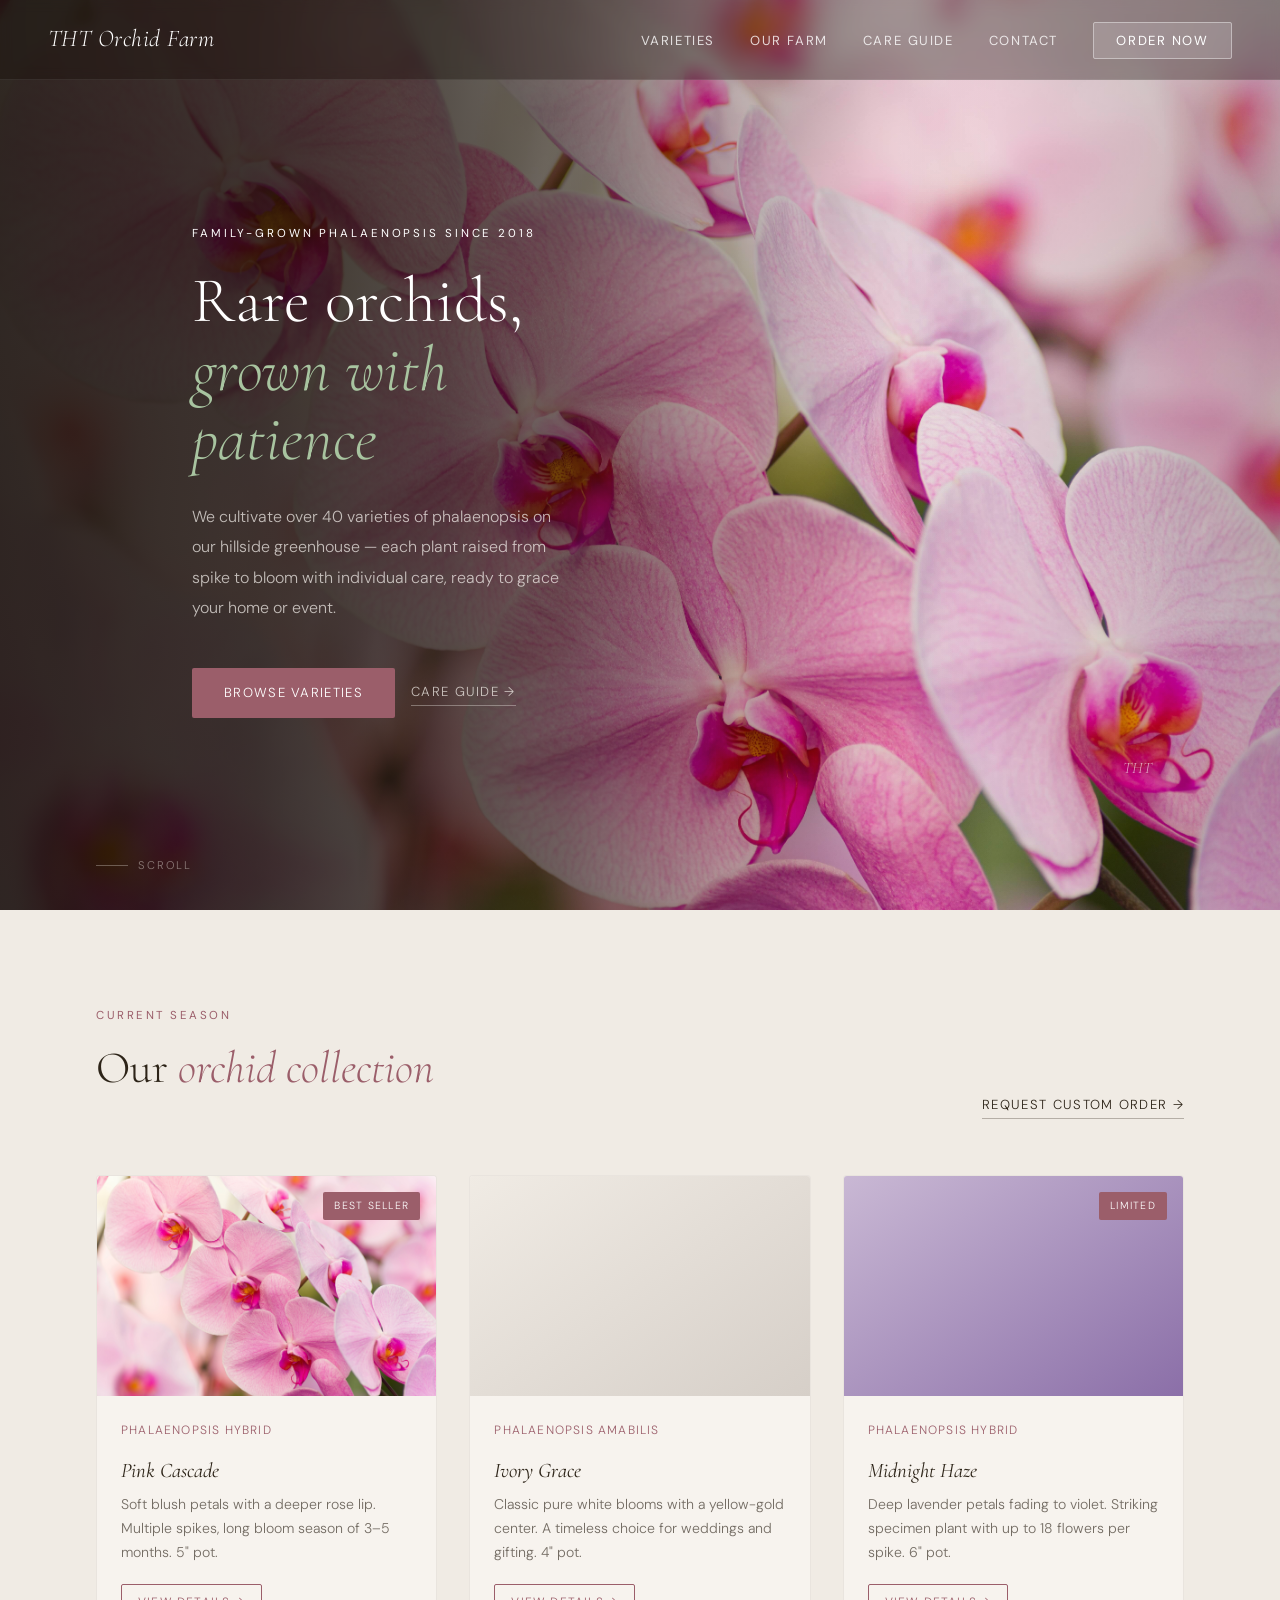
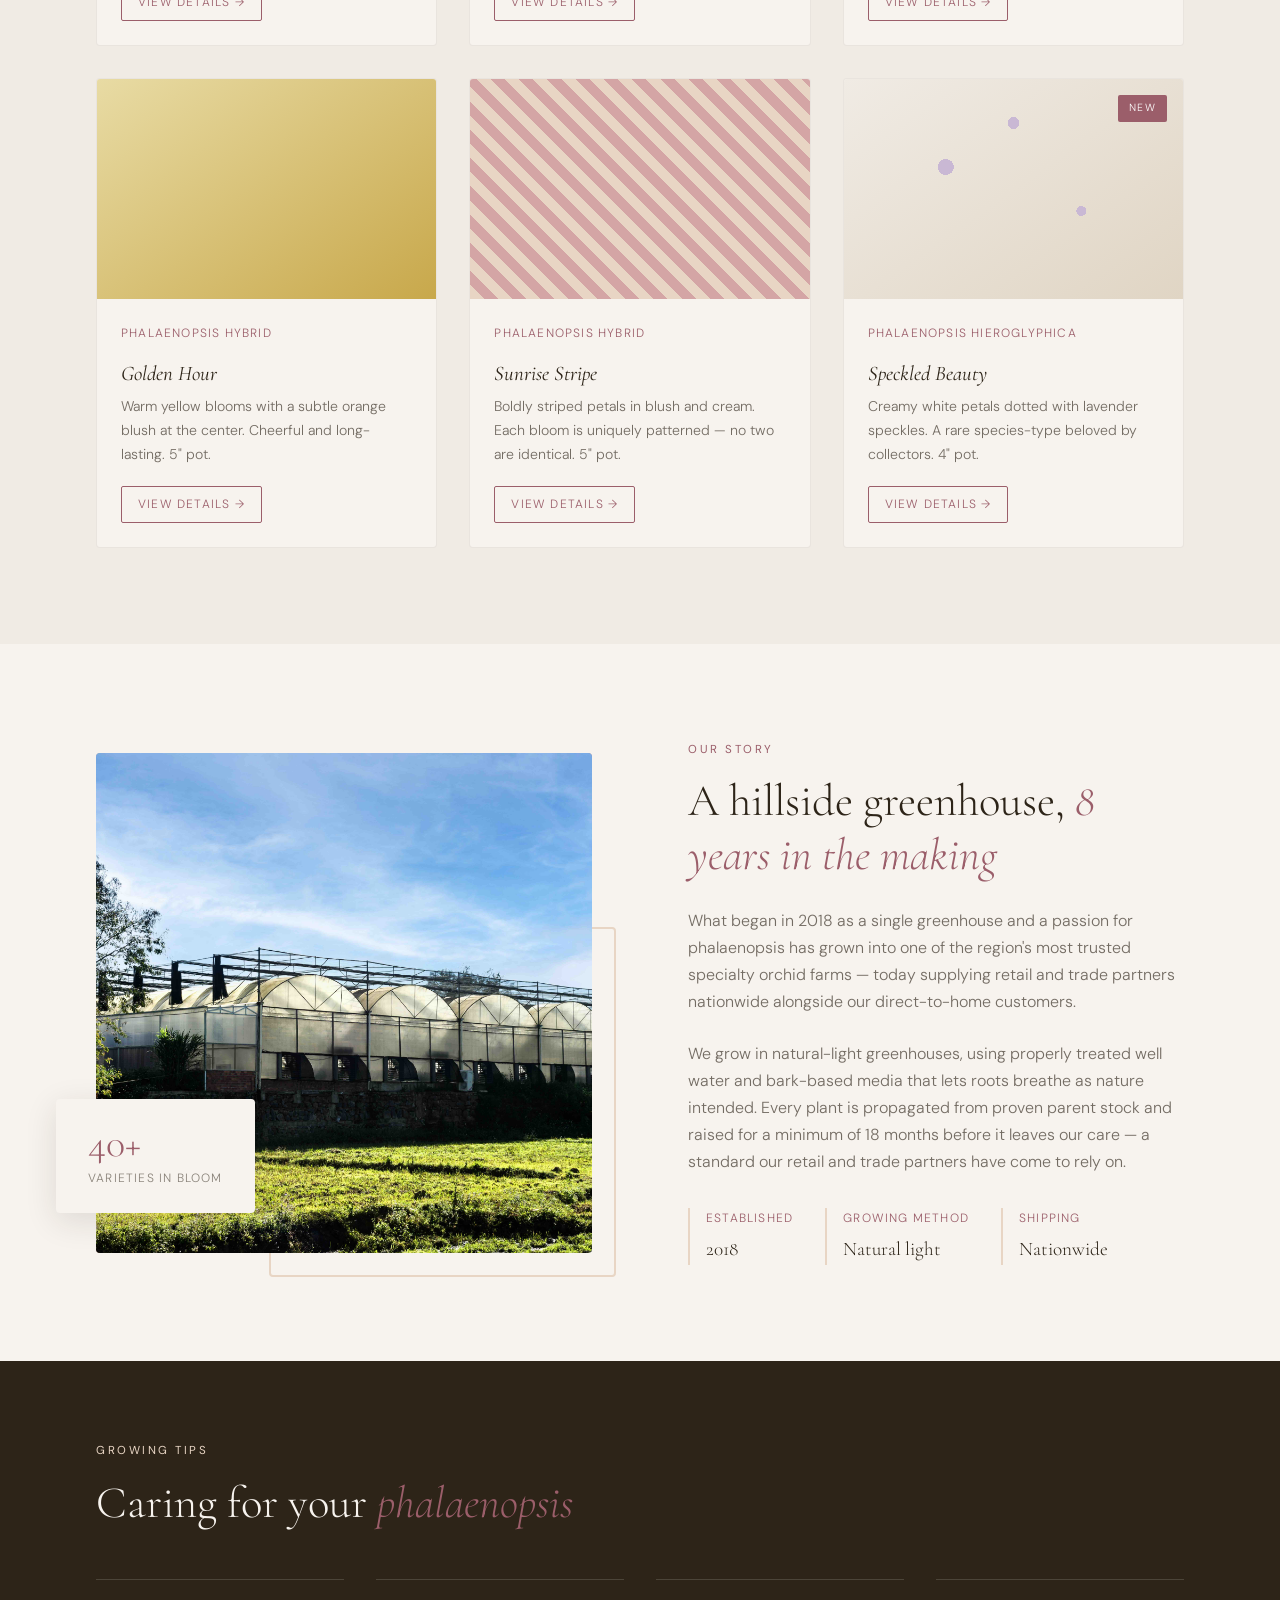
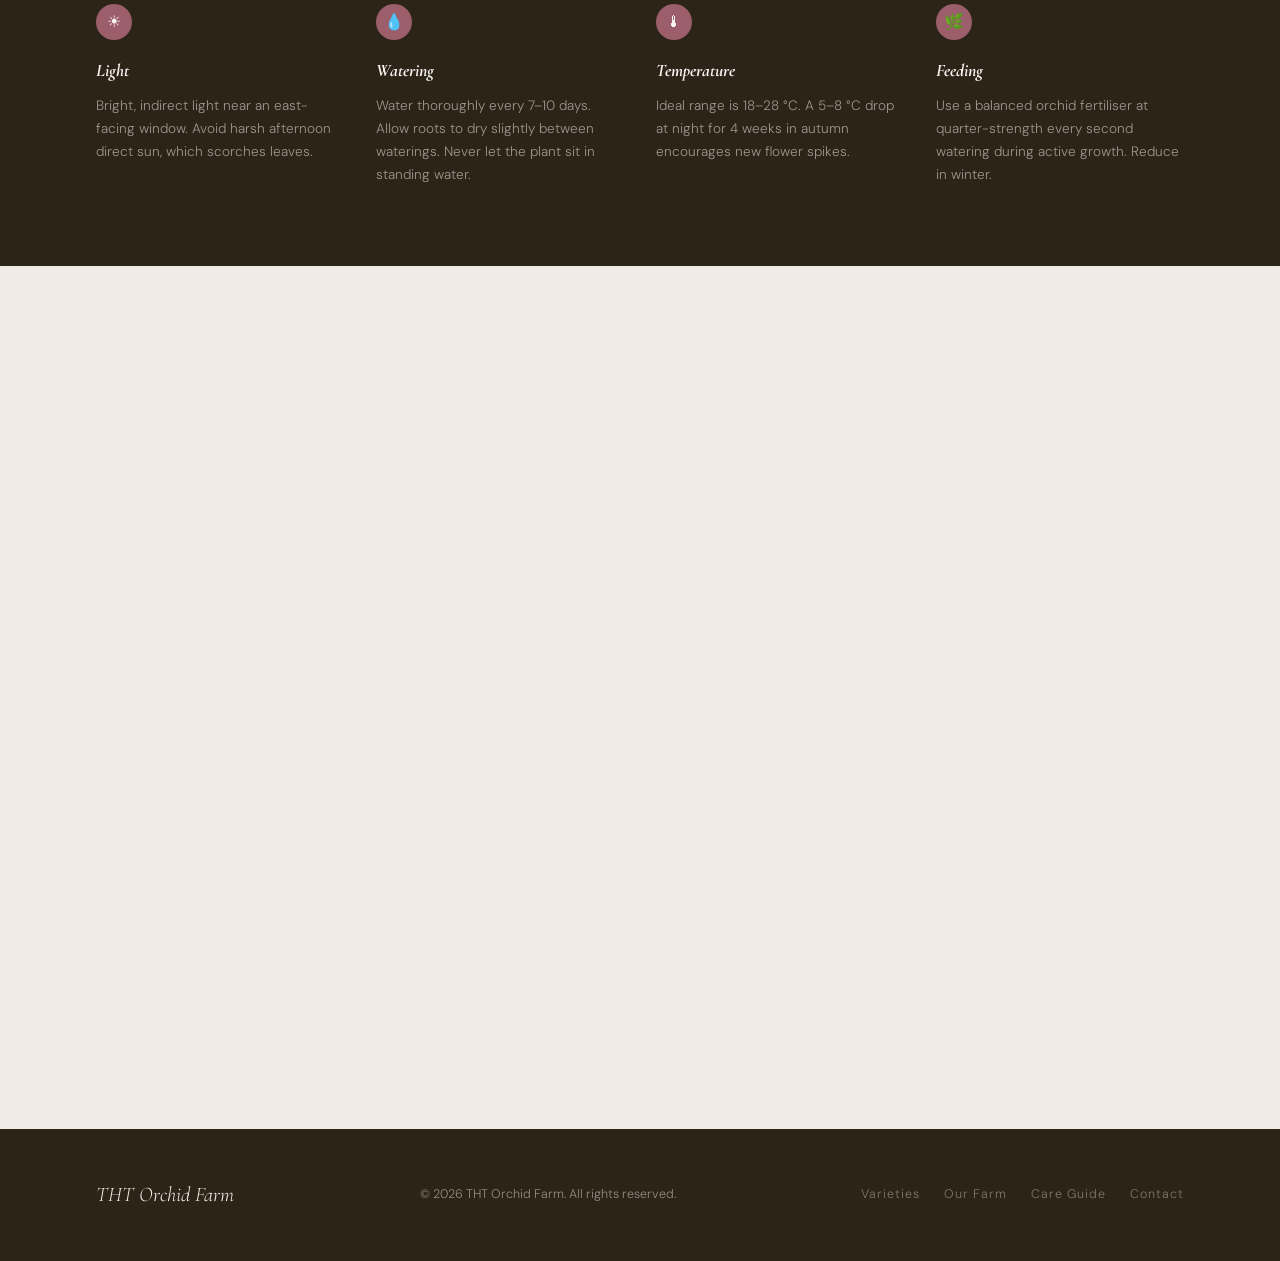
==== commit bc52d26b: "Add dual language option but inactive" ====
--- a/index.html
+++ b/index.html
@@ -16,12 +16,18 @@
 
   <!-- Desktop links -->
   <ul class="nav-links">
-    <li><a href="varieties.html">Varieties</a></li>
-    <li><a href="#about">Our Farm</a></li>
-    <li><a href="#care">Care Guide</a></li>
-    <li><a href="#contact">Contact</a></li>
-    <li><a href="#contact" class="nav-cta">Order Now</a></li>
+    <li><a href="varieties.html" data-i18n="nav.varieties">Varieties</a></li>
+    <li><a href="#about" data-i18n="nav.ourFarm">Our Farm</a></li>
+    <li><a href="#care" data-i18n="nav.careGuide">Care Guide</a></li>
+    <li><a href="#contact" data-i18n="nav.contact">Contact</a></li>
+    <li><a href="#contact" class="nav-cta" data-i18n="nav.orderNow">Order Now</a></li>
   </ul>
+
+  <div class="lang-toggle">
+    <button class="lang-btn active" data-lang="en">EN</button>
+    <span class="lang-sep">|</span>
+    <button class="lang-btn" data-lang="vi">VI</button>
+  </div>
 
   <!-- Hamburger (mobile only) -->
   <button class="hamburger" id="hamburger" aria-label="Open menu" aria-expanded="false">
@@ -33,14 +39,19 @@
 
 <!-- ── Mobile full-screen menu ── -->
 <div class="mobile-menu" id="mobileMenu" aria-hidden="true">
-  <a href="varieties.html" class="mobile-link">Varieties</a>
+  <a href="varieties.html" class="mobile-link" data-i18n="nav.varieties">Varieties</a>
   <div class="mobile-divider"></div>
-  <a href="#about" class="mobile-link">Our Farm</a>
+  <a href="#about" class="mobile-link" data-i18n="nav.ourFarm">Our Farm</a>
   <div class="mobile-divider"></div>
-  <a href="#care" class="mobile-link">Care Guide</a>
+  <a href="#care" class="mobile-link" data-i18n="nav.careGuide">Care Guide</a>
   <div class="mobile-divider"></div>
-  <a href="#contact" class="mobile-link">Contact</a>
-  <a href="#contact" class="mobile-link mobile-cta">Order Now</a>
+  <a href="#contact" class="mobile-link" data-i18n="nav.contact">Contact</a>
+  <a href="#contact" class="mobile-link mobile-cta" data-i18n="nav.orderNow">Order Now</a>
+  <div class="mobile-lang-toggle">
+    <button class="lang-btn active" data-lang="en">EN</button>
+    <span class="lang-sep">|</span>
+    <button class="lang-btn" data-lang="vi">VI</button>
+  </div>
 </div>
 
 <!-- ── Hero ── -->
@@ -52,16 +63,16 @@
   <div class="hero-right-vignette"></div>
 
   <div class="hero-text fade-up">
-    <p class="hero-eyebrow">Family-grown phalaenopsis since 2018</p>
+    <p class="hero-eyebrow" data-i18n="hero.eyebrow">Family-grown phalaenopsis since 2018</p>
     <h1 class="hero-title">
-      Rare orchids,<br><em>grown with patience</em>
+      <span data-i18n="hero.title">Rare orchids,</span><br><em data-i18n="hero.title.em">grown with patience</em>
     </h1>
-    <p class="hero-desc">
+    <p class="hero-desc" data-i18n="hero.desc">
       We cultivate over 40 varieties of phalaenopsis on our hillside greenhouse — each plant raised from spike to bloom with individual care, ready to grace your home or event.
     </p>
     <div class="hero-actions">
-      <a href="varieties.html" class="btn-primary">Browse Varieties</a>
-      <a href="#care" class="btn-ghost">Care Guide →</a>
+      <a href="varieties.html" class="btn-primary" data-i18n="hero.browseVarieties">Browse Varieties</a>
+      <a href="#care" class="btn-ghost" data-i18n="hero.careGuide">Care Guide →</a>
     </div>
   </div>
 
@@ -79,10 +90,10 @@
 <section id="varieties">
   <div class="varieties-header fade-up">
     <div>
-      <p class="section-eyebrow">Current season</p>
-      <h2 class="section-title">Our <em>orchid collection</em></h2>
-    </div>
-    <a href="#contact" class="btn-ghost" style="color:var(--bark);border-color:rgba(45,36,24,0.3)">Request custom order →</a>
+      <p class="section-eyebrow" data-i18n="varieties.eyebrow">Current season</p>
+      <h2 class="section-title"><span data-i18n="varieties.title">Our</span> <em data-i18n="varieties.title.em">orchid collection</em></h2>
+    </div>
+    <a href="#contact" class="btn-ghost" style="color:var(--bark);border-color:rgba(45,36,24,0.3)" data-i18n="varieties.requestCustom">Request custom order →</a>
   </div>
   <div class="varieties-grid" id="varietiesGrid"></div>
 </section>
@@ -94,51 +105,60 @@
       <img src="images/Farm.jpg" alt="Our greenhouse" style="width:100%;height:100%;object-fit:cover;border-radius:4px">
     </div>
     <div class="about-stat">
-      <div class="stat-number">40+</div>
-      <div class="stat-label">Varieties in bloom</div>
+      <div class="stat-number" data-i18n="about.stat.number">40+</div>
+      <div class="stat-label" data-i18n="about.stat.label">Varieties in bloom</div>
     </div>
   </div>
   <div class="about-text fade-up">
-    <p class="section-eyebrow">Our story</p>
-    <h2 class="section-title">A hillside greenhouse, <em>8 years in the making</em></h2>
-    <p class="about-body">
+    <p class="section-eyebrow" data-i18n="about.eyebrow">Our story</p>
+    <h2 class="section-title"><span data-i18n="about.title">A hillside greenhouse,</span> <em data-i18n="about.title.em">8 years in the making</em></h2>
+    <p class="about-body" data-i18n="about.body1">
       What began in 2018 as a single greenhouse and a passion for phalaenopsis has grown into one of the region's most trusted specialty orchid farms — today supplying retail and trade partners nationwide alongside our direct-to-home customers.
     </p>
-    <p class="about-body">
+    <p class="about-body" data-i18n="about.body2">
       We grow in natural-light greenhouses, using properly treated well water and bark-based media that lets roots breathe as nature intended. Every plant is propagated from proven parent stock and raised for a minimum of 18 months before it leaves our care — a standard our retail and trade partners have come to rely on.
     </p>
     <div class="about-highlights">
-      <div class="highlight"><div class="highlight-title">Established</div><div class="highlight-value">2018</div></div>
-      <div class="highlight"><div class="highlight-title">Growing method</div><div class="highlight-value">Natural light</div></div>
-      <div class="highlight"><div class="highlight-title">Shipping</div><div class="highlight-value">Nationwide</div></div>
+      <div class="highlight">
+        <div class="highlight-title" data-i18n="about.highlight1.title">Established</div>
+        <div class="highlight-value" data-i18n="about.highlight1.value">2018</div>
+      </div>
+      <div class="highlight">
+        <div class="highlight-title" data-i18n="about.highlight2.title">Growing method</div>
+        <div class="highlight-value" data-i18n="about.highlight2.value">Natural light</div>
+      </div>
+      <div class="highlight">
+        <div class="highlight-title" data-i18n="about.highlight3.title">Shipping</div>
+        <div class="highlight-value" data-i18n="about.highlight3.value">Nationwide</div>
+      </div>
     </div>
   </div>
 </section>
 
 <!-- ── Care Guide ── -->
 <section id="care">
-  <p class="section-eyebrow">Growing tips</p>
-  <h2 class="section-title">Caring for your <em>phalaenopsis</em></h2>
+  <p class="section-eyebrow" data-i18n="care.eyebrow">Growing tips</p>
+  <h2 class="section-title"><span data-i18n="care.title">Caring for your</span> <em data-i18n="care.title.em">phalaenopsis</em></h2>
   <div class="care-grid">
     <div class="care-item fade-up">
       <div class="care-icon">☀</div>
-      <h3 class="care-item-title">Light</h3>
-      <p class="care-item-desc">Bright, indirect light near an east-facing window. Avoid harsh afternoon direct sun, which scorches leaves.</p>
+      <h3 class="care-item-title" data-i18n="care.light.title">Light</h3>
+      <p class="care-item-desc" data-i18n="care.light.desc">Bright, indirect light near an east-facing window. Avoid harsh afternoon direct sun, which scorches leaves.</p>
     </div>
     <div class="care-item fade-up">
       <div class="care-icon">💧</div>
-      <h3 class="care-item-title">Watering</h3>
-      <p class="care-item-desc">Water thoroughly every 7–10 days. Allow roots to dry slightly between waterings. Never let the plant sit in standing water.</p>
+      <h3 class="care-item-title" data-i18n="care.watering.title">Watering</h3>
+      <p class="care-item-desc" data-i18n="care.watering.desc">Water thoroughly every 7–10 days. Allow roots to dry slightly between waterings. Never let the plant sit in standing water.</p>
     </div>
     <div class="care-item fade-up">
       <div class="care-icon">🌡</div>
-      <h3 class="care-item-title">Temperature</h3>
-      <p class="care-item-desc">Ideal range is 18–28 °C. A 5–8 °C drop at night for 4 weeks in autumn encourages new flower spikes.</p>
+      <h3 class="care-item-title" data-i18n="care.temperature.title">Temperature</h3>
+      <p class="care-item-desc" data-i18n="care.temperature.desc">Ideal range is 18–28 °C. A 5–8 °C drop at night for 4 weeks in autumn encourages new flower spikes.</p>
     </div>
     <div class="care-item fade-up">
       <div class="care-icon">🌿</div>
-      <h3 class="care-item-title">Feeding</h3>
-      <p class="care-item-desc">Use a balanced orchid fertiliser at quarter-strength every second watering during active growth. Reduce in winter.</p>
+      <h3 class="care-item-title" data-i18n="care.feeding.title">Feeding</h3>
+      <p class="care-item-desc" data-i18n="care.feeding.desc">Use a balanced orchid fertiliser at quarter-strength every second watering during active growth. Reduce in winter.</p>
     </div>
   </div>
 </section>
@@ -148,41 +168,41 @@
   <div class="contact-grid fade-up">
     <div>
       <div class="contact-header">
-        <p class="section-eyebrow">Get in touch</p>
-        <h2 class="section-title">Order or <em>ask us anything</em></h2>
-        <p class="contact-intro">We accept pre-orders for current-season stock and custom requests for events. Use the form below and we'll respond within one business day.</p>
+        <p class="section-eyebrow" data-i18n="contact.eyebrow">Get in touch</p>
+        <h2 class="section-title"><span data-i18n="contact.title">Order or</span> <em data-i18n="contact.title.em">ask us anything</em></h2>
+        <p class="contact-intro" data-i18n="contact.intro">We accept pre-orders for current-season stock and custom requests for events. Use the form below and we'll respond within one business day.</p>
       </div>
       <form class="contact-form" onsubmit="handleSubmit(event)">
         <div class="form-row">
           <div class="form-group">
-            <label for="name">Your name</label>
-            <input type="text" id="name" name="name" placeholder="Jane Smith" required/>
+            <label for="name" data-i18n="contact.form.name">Your name</label>
+            <input type="text" id="name" name="name" data-i18n-placeholder="contact.form.name.placeholder" placeholder="Jane Smith" required/>
           </div>
           <div class="form-group">
-            <label for="email">Email address</label>
-            <input type="email" id="email" name="email" placeholder="jane@example.com" required/>
+            <label for="email" data-i18n="contact.form.email">Email address</label>
+            <input type="email" id="email" name="email" data-i18n-placeholder="contact.form.email.placeholder" placeholder="jane@example.com" required/>
           </div>
         </div>
         <div class="form-group">
-          <label for="interest">I'm interested in</label>
+          <label for="interest" data-i18n="contact.form.interest">I'm interested in</label>
           <select id="interest" name="interest">
-            <option value="">Select a variety or purpose…</option>
-            <option>Wedding / event order</option>
-            <option>Wholesale enquiry</option>
-            <option>General question</option>
+            <option value="" data-i18n="contact.form.interest.placeholder">Select a variety or purpose…</option>
+            <option data-i18n="contact.form.interest.wedding">Wedding / event order</option>
+            <option data-i18n="contact.form.interest.wholesale">Wholesale enquiry</option>
+            <option data-i18n="contact.form.interest.general">General question</option>
           </select>
         </div>
         <div class="form-group">
-          <label for="message">Message</label>
-          <textarea id="message" name="message" placeholder="Tell us about your order, quantity, or any questions…"></textarea>
-        </div>
-        <button type="submit" class="form-submit">Send Message</button>
+          <label for="message" data-i18n="contact.form.message">Message</label>
+          <textarea id="message" name="message" data-i18n-placeholder="contact.form.message.placeholder" placeholder="Tell us about your order, quantity, or any questions…"></textarea>
+        </div>
+        <button type="submit" class="form-submit" data-i18n="contact.form.send">Send Message</button>
       </form>
     </div>
     <div class="map-panel">
       <div>
-        <p class="map-eyebrow">Find us</p>
-        <h2 class="map-title">Our <em>farm location</em></h2>
+        <p class="map-eyebrow" data-i18n="map.eyebrow">Find us</p>
+        <h2 class="map-title"><span data-i18n="map.title">Our</span> <em data-i18n="map.title.em">farm location</em></h2>
       </div>
       <div class="map-frame">
         <iframe
@@ -196,25 +216,25 @@
         <div class="map-detail-row">
           <div class="map-detail-icon">📍</div>
           <div>
-            <div class="map-detail-label">Address</div>
-            <div class="map-detail-value">Thôn Lạc Thạnh, Đơn Dương<br/>Lâm Đồng, Vietnam</div>
+            <div class="map-detail-label" data-i18n="map.address.label">Address</div>
+            <div class="map-detail-value" data-i18n-html="map.address.value">Thôn Lạc Thạnh, Đơn Dương<br/>Lâm Đồng, Vietnam</div>
           </div>
         </div>
         <div class="map-detail-row">
           <div class="map-detail-icon">🕐</div>
           <div>
-            <div class="map-detail-label">Farm visits</div>
-            <div class="map-detail-value">By appointment only — contact us to arrange a visit</div>
+            <div class="map-detail-label" data-i18n="map.visits.label">Farm visits</div>
+            <div class="map-detail-value" data-i18n="map.visits.value">By appointment only — contact us to arrange a visit</div>
           </div>
         </div>
         <div class="map-detail-row">
           <div class="map-detail-icon">🌿</div>
           <div>
-            <div class="map-detail-label">Shipping</div>
-            <div class="map-detail-value">Nationwide delivery available — order by Sunday for the following week's dispatch</div>
-          </div>
-        </div>
-        <a class="map-directions"
+            <div class="map-detail-label" data-i18n="map.shipping.label">Shipping</div>
+            <div class="map-detail-value" data-i18n="map.shipping.value">Nationwide delivery available — order by Sunday for the following week's dispatch</div>
+          </div>
+        </div>
+        <a class="map-directions" data-i18n="map.directions"
            href="https://www.google.com/maps/search/?api=1&query=Thôn+Lạc+Thạnh,+Đơn+Dương,+Lâm+Đồng,+Vietnam"
            target="_blank" rel="noopener">Get directions →</a>
       </div>
@@ -225,15 +245,16 @@
 <!-- ── Footer ── -->
 <footer>
   <div class="footer-logo">THT Orchid Farm</div>
-  <p class="footer-copy">© 2026 THT Orchid Farm. All rights reserved.</p>
+  <p class="footer-copy" data-i18n="footer.copy">© 2026 THT Orchid Farm. All rights reserved.</p>
   <div class="footer-links">
-    <a href="varieties.html">Varieties</a>
-    <a href="#about">About</a>
-    <a href="#care">Care</a>
-    <a href="#contact">Contact</a>
+    <a href="varieties.html" data-i18n="nav.varieties">Varieties</a>
+    <a href="#about" data-i18n="nav.ourFarm">About</a>
+    <a href="#care" data-i18n="nav.careGuide">Care</a>
+    <a href="#contact" data-i18n="nav.contact">Contact</a>
   </div>
 </footer>
 
+<script src="i18n.js"></script>
 <script src="main.js"></script>
 <script>
   const fadeObserver = new IntersectionObserver(entries => {
@@ -246,30 +267,54 @@
       : `<div class="card-image-fill ${v.fill}"></div>`;
   }
 
-  fetch('varieties.json')
-    .then(r => r.json())
-    .then(varieties => {
-      document.getElementById('varietiesGrid').innerHTML = varieties.map(v => `
-        <a href="variety.html?id=${v.id}" class="variety-card fade-up">
-          <div class="card-image">${swatchHTML(v)}${v.badge ? `<span class="card-badge">${v.badge}</span>` : ''}</div>
-          <div class="card-body">
-            <p class="card-variety">${v.species}</p>
-            <h3 class="card-name">${v.name}</h3>
-            <p class="card-desc">${v.shortDesc}</p>
-            <div class="card-footer"><span class="card-btn">View details →</span></div>
-          </div>
-        </a>`).join('');
+  function renderVarieties(varieties) {
+    const lang = i18n.getLang();
+    const badge = v => lang === 'vi' && v.badge_vi ? v.badge_vi : v.badge;
+    document.getElementById('varietiesGrid').innerHTML = varieties.map(v => `
+      <a href="variety.html?id=${v.id}" class="variety-card fade-up">
+        <div class="card-image">${swatchHTML(v)}${badge(v) ? `<span class="card-badge">${badge(v)}</span>` : ''}</div>
+        <div class="card-body">
+          <p class="card-variety">${v.species}</p>
+          <h3 class="card-name">${lang === 'vi' ? v.name_vi : v.name}</h3>
+          <p class="card-desc">${lang === 'vi' ? v.shortDesc_vi : v.shortDesc}</p>
+          <div class="card-footer"><span class="card-btn">${i18n.t('varieties.viewDetails')}</span></div>
+        </div>
+      </a>`).join('');
+
+    document.querySelectorAll('.fade-up').forEach(el => fadeObserver.observe(el));
+  }
+
+  let cachedVarieties = null;
+
+  Promise.all([fetch('varieties.json').then(r => r.json()), i18n.load()])
+    .then(([varieties]) => {
+      cachedVarieties = varieties;
 
       const select = document.getElementById('interest');
       const insertBefore = select.querySelector('option[value=""]').nextElementSibling;
       varieties.forEach(v => {
         const opt = document.createElement('option');
-        opt.textContent = v.name;
+        opt.textContent = i18n.getLang() === 'vi' ? v.name_vi : v.name;
+        opt.dataset.nameEn = v.name;
+        opt.dataset.nameVi = v.name_vi;
         select.insertBefore(opt, insertBefore);
       });
 
-      document.querySelectorAll('.fade-up').forEach(el => fadeObserver.observe(el));
+      renderVarieties(varieties);
+      i18n.apply();
     });
+
+  document.addEventListener('langchange', () => {
+    if (cachedVarieties) {
+      renderVarieties(cachedVarieties);
+
+      const select = document.getElementById('interest');
+      select.querySelectorAll('option[data-name-en]').forEach(opt => {
+        opt.textContent = i18n.getLang() === 'vi' ? opt.dataset.nameVi : opt.dataset.nameEn;
+      });
+    }
+    i18n.apply();
+  });
 </script>
 </body>
 </html>
--- a/styles.css
+++ b/styles.css
@@ -133,6 +133,44 @@
   margin: 1rem 0;
 }
 
+/* ── Language toggle ── */
+/* TOGGLE OFF: change display:none to display:flex to re-enable */
+.lang-toggle, .mobile-lang-toggle { display: none; }
+.lang-toggle {
+  align-items: center; gap: 0.35rem;
+  margin-left: 1.5rem;
+}
+.lang-btn {
+  background: none; border: none; cursor: pointer; padding: 0.2rem 0.1rem;
+  font-family: var(--font-body); font-size: 0.78rem; font-weight: 400;
+  letter-spacing: 0.1em; text-transform: uppercase;
+  color: rgba(255,255,255,0.55);
+  transition: color 0.2s;
+}
+.lang-btn:hover { color: rgba(255,255,255,0.9); }
+.lang-btn.active { color: #fff; font-weight: 500; }
+nav.scrolled .lang-btn { color: rgba(45,36,24,0.45); }
+nav.scrolled .lang-btn:hover { color: var(--bark); }
+nav.scrolled .lang-btn.active { color: var(--bark); }
+.lang-sep {
+  font-size: 0.7rem; color: rgba(255,255,255,0.25);
+  line-height: 1; user-select: none;
+}
+nav.scrolled .lang-sep { color: rgba(45,36,24,0.2); }
+
+/* Mobile lang toggle (inside drawer) */
+.mobile-lang-toggle {
+  display: flex; align-items: center; gap: 0.5rem;
+  margin-top: 2.5rem;
+}
+.mobile-lang-toggle .lang-btn {
+  font-size: 0.85rem; letter-spacing: 0.12em;
+  color: rgba(247,243,238,0.45);
+}
+.mobile-lang-toggle .lang-btn:hover { color: rgba(247,243,238,0.85); }
+.mobile-lang-toggle .lang-btn.active { color: #fff; }
+.mobile-lang-toggle .lang-sep { color: rgba(247,243,238,0.2); }
+
 /* ── Hero — full bleed ── */
 #hero {
   position: relative; min-height: 100vh;
@@ -151,8 +189,15 @@
 }
 .hero-text-overlay {
   position: absolute; top: 0; left: 0;
-  width: 40%; height: 100%; z-index: 1;
-  background: linear-gradient(105deg, rgba(20,12,8,0.58) 0%, rgba(30,18,12,0.45) 60%, rgba(45,24,18,0.15) 100%);
+  width: 100%; height: 100%; z-index: 1;
+  background: linear-gradient(to right,
+    rgba(20,12,8,0.88) 0%,
+    rgba(20,12,8,0.82) 20%,
+    rgba(20,12,8,0.70) 35%,
+    rgba(20,12,8,0.58) 44%,
+    rgba(20,12,8,0.30) 56%,
+    rgba(20,12,8,0.08) 68%,
+    transparent 78%);
 }
 .hero-right-vignette {
   position: absolute; top: 0; right: 0;
@@ -369,14 +414,20 @@
 .fade-up.visible { opacity: 1; transform: translateY(0); }
 
 /* ── Responsive ── */
+@media (max-width: 1200px) {
+  .hero-text { padding: 8rem 2rem 6rem 3rem; }
+  .hero-actions { flex-direction: column; align-items: flex-start; gap: 0.8rem; }
+}
+
 @media (max-width: 900px) {
   nav { padding: 1rem 1.5rem; }
   .nav-links { display: none; }
+  .lang-toggle { display: none; }
   .hamburger { display: flex; }
   .mobile-menu { display: flex; }
 
   #hero { grid-template-columns: 1fr; min-height: 100svh; }
-  .hero-text-overlay { width: 100%; background: linear-gradient(to bottom, rgba(20,12,8,0.72) 0%, rgba(20,12,8,0.52) 70%, rgba(20,12,8,0.2) 100%); }
+  .hero-text-overlay { width: 100%; background: rgba(20,12,8,0.62); }
   .hero-text { padding: 7rem 2rem 4rem; }
   .hero-image-col { display: none; }
   .scroll-hint { left: 2rem; }
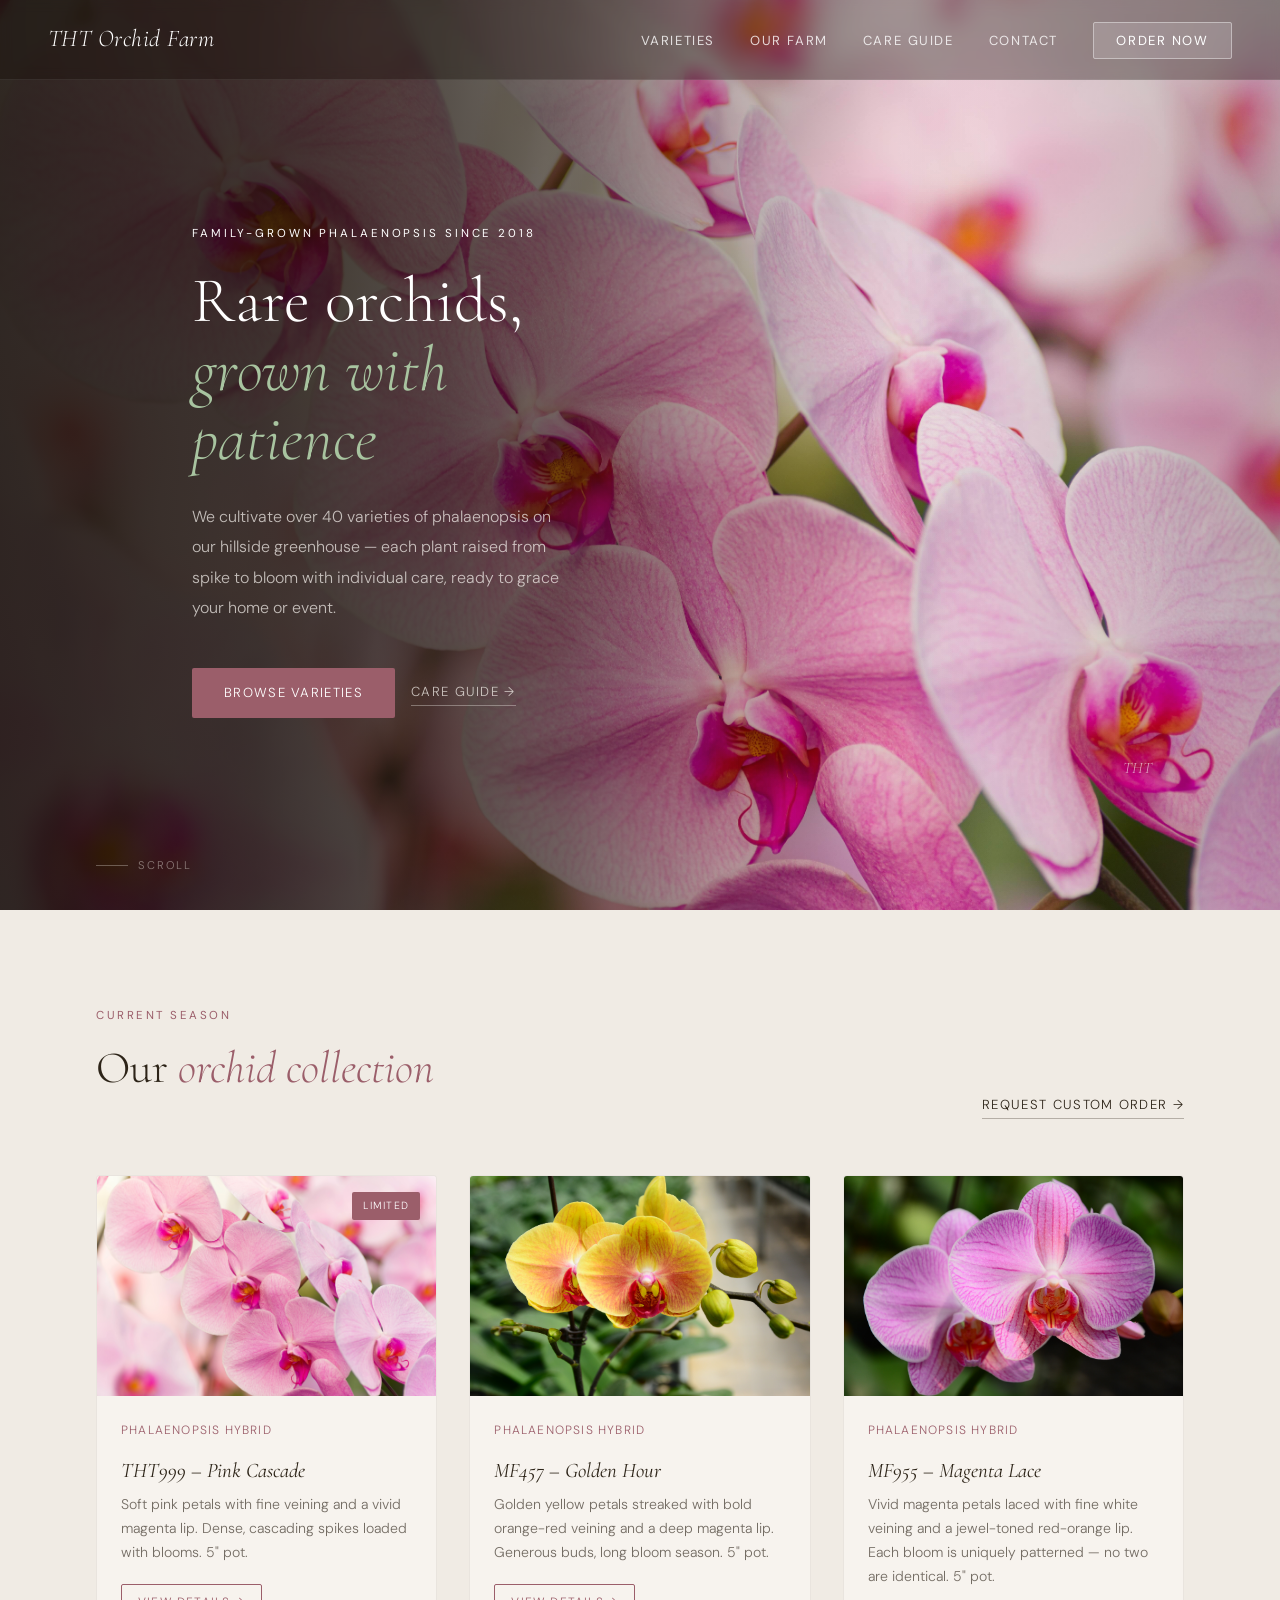
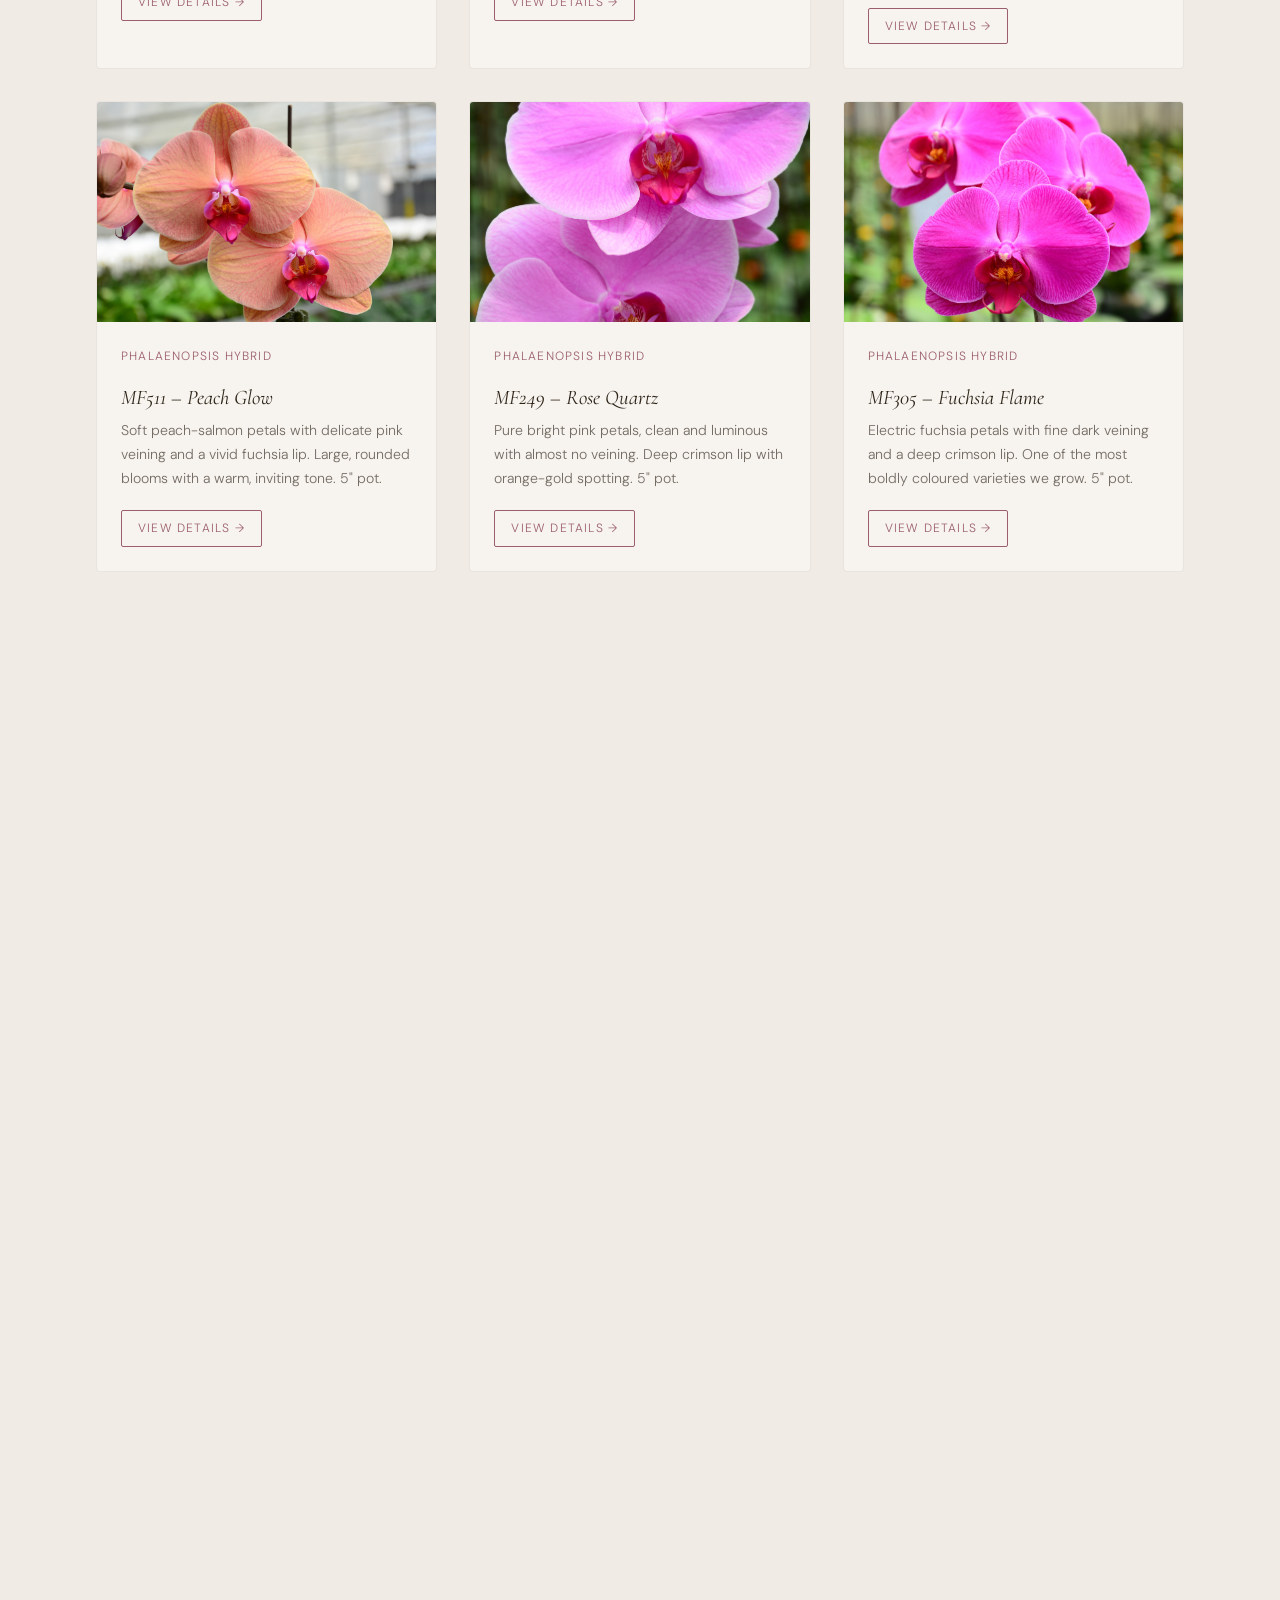
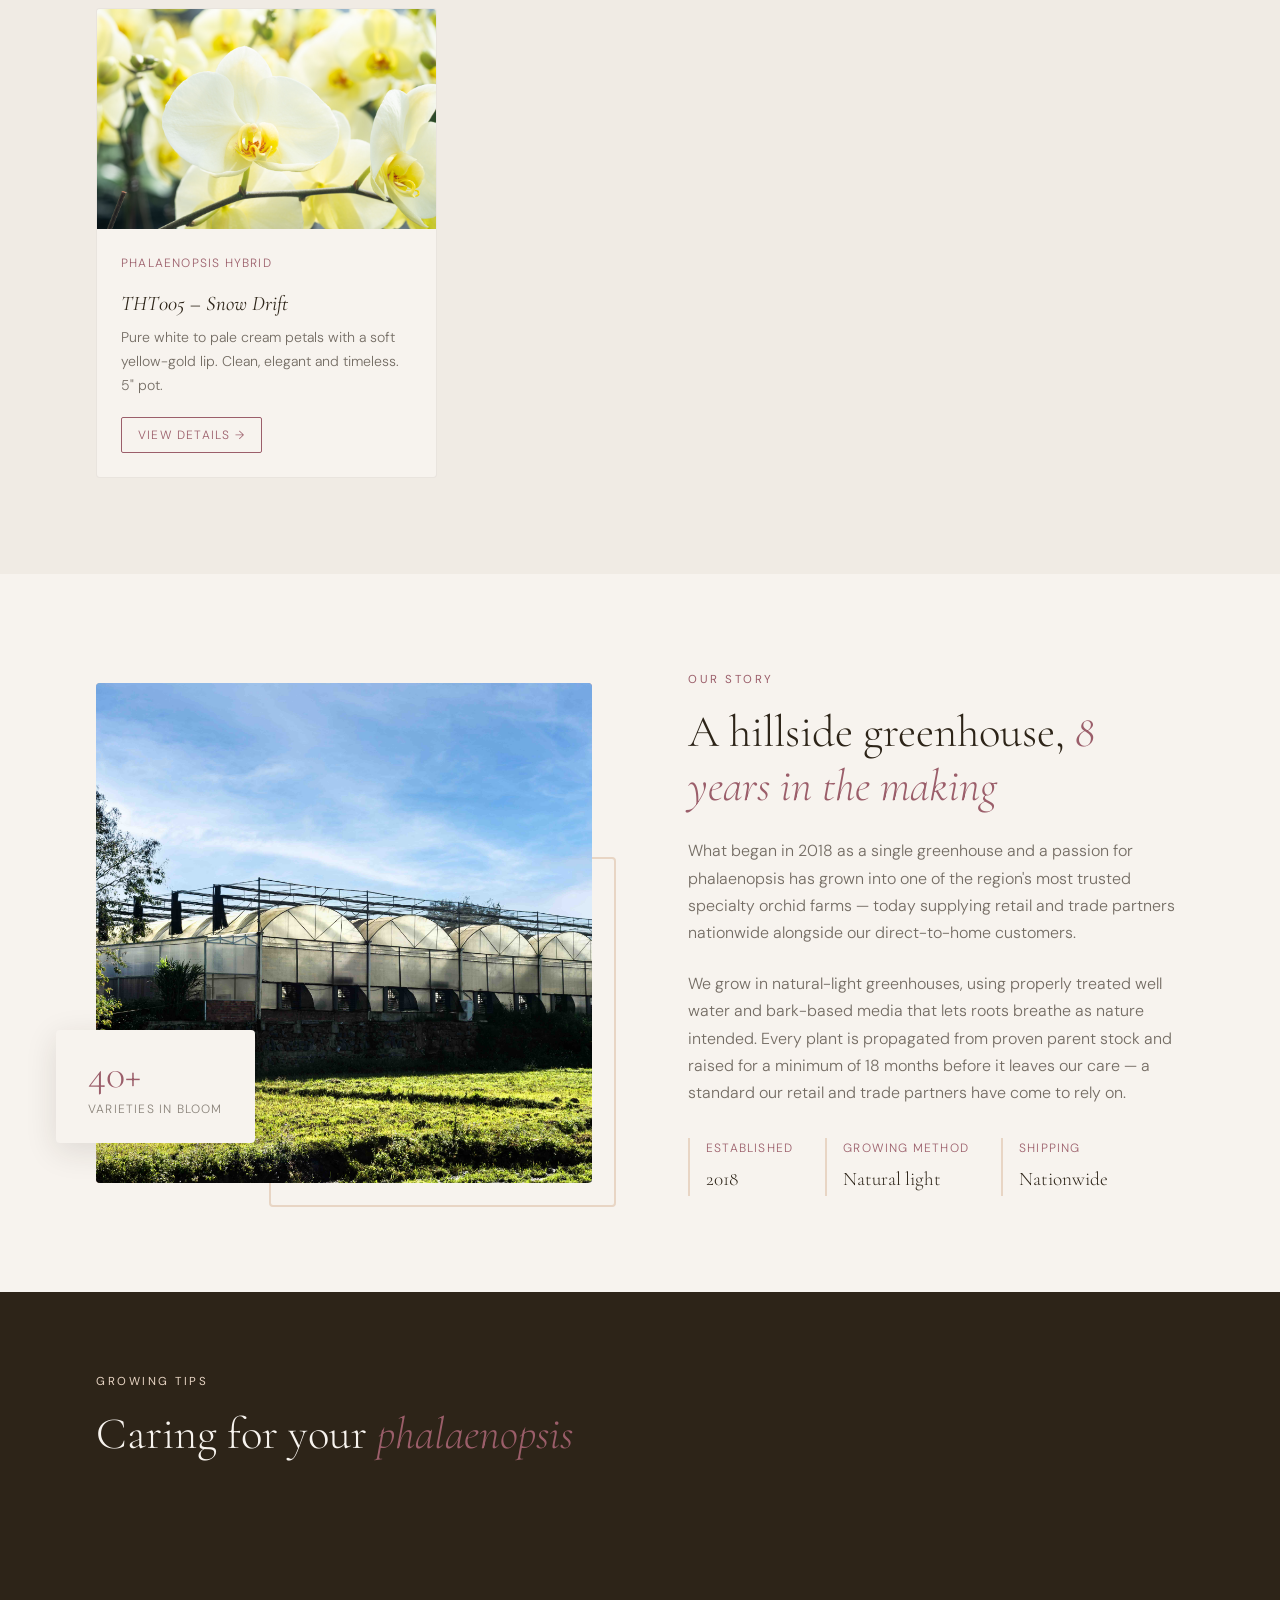
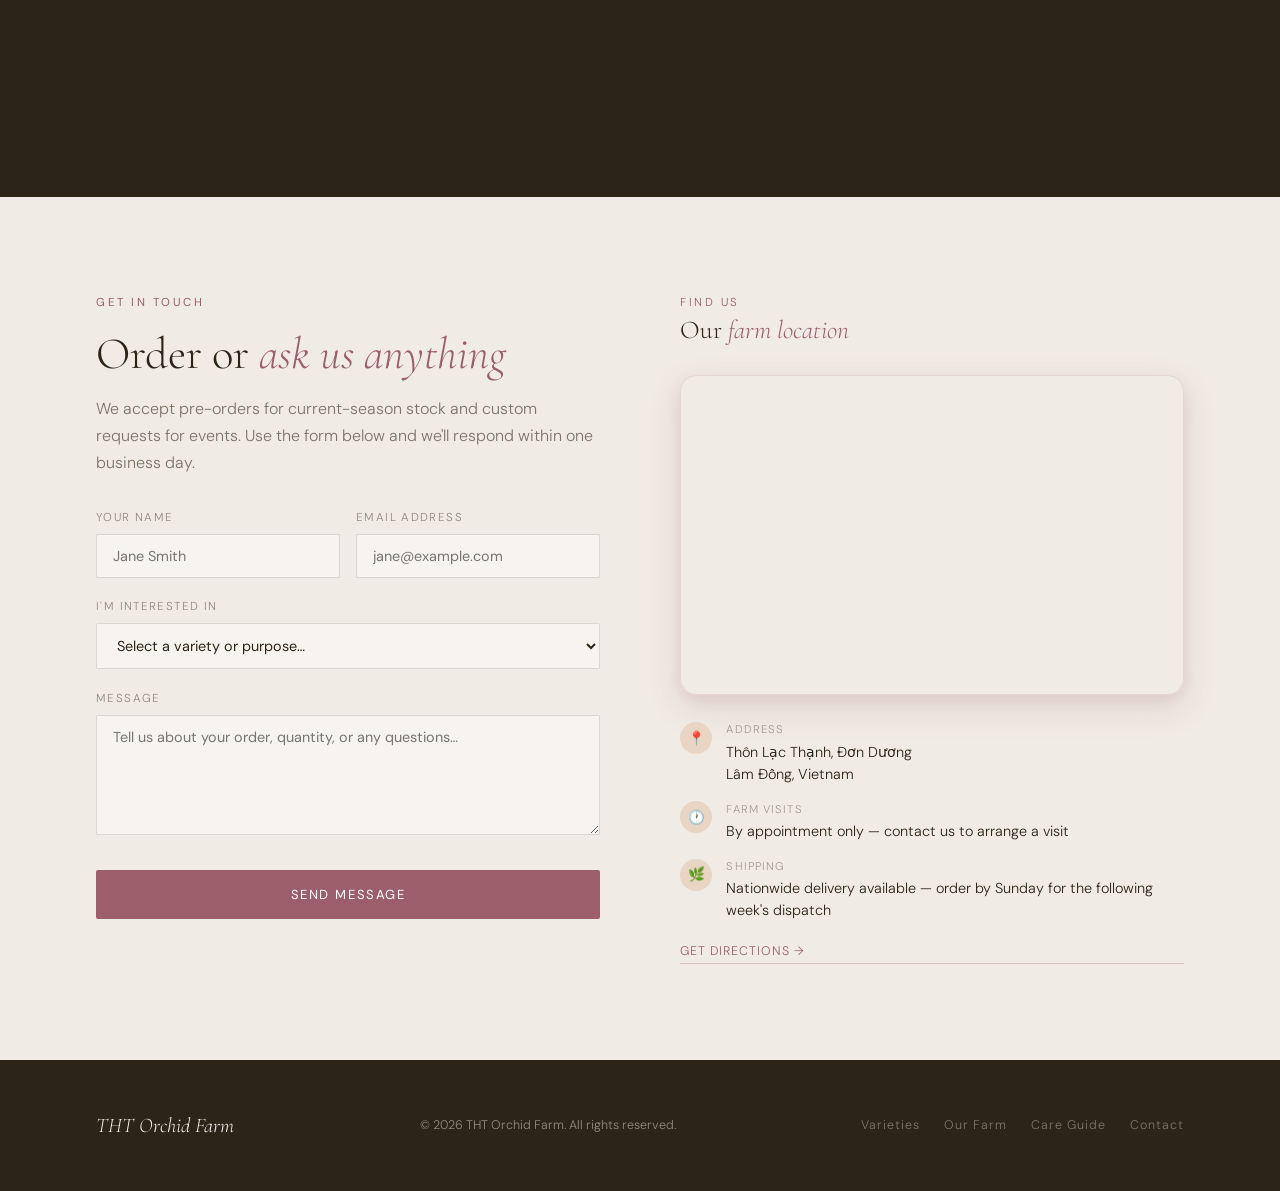
==== commit 3b2d462a: "Fix hero description copy: "on" to "in" our hillside greenhouse Co-Authored-By: Claude Sonnet 4.6 <n" ====
--- a/index.html
+++ b/index.html
@@ -68,7 +68,7 @@
       <span data-i18n="hero.title">Rare orchids,</span><br><em data-i18n="hero.title.em">grown with patience</em>
     </h1>
     <p class="hero-desc" data-i18n="hero.desc">
-      We cultivate over 40 varieties of phalaenopsis on our hillside greenhouse — each plant raised from spike to bloom with individual care, ready to grace your home or event.
+      We cultivate over 40 varieties of phalaenopsis in our hillside greenhouse — each plant raised from spike to bloom with individual care, ready to grace your home or event.
     </p>
     <div class="hero-actions">
       <a href="varieties.html" class="btn-primary" data-i18n="hero.browseVarieties">Browse Varieties</a>
